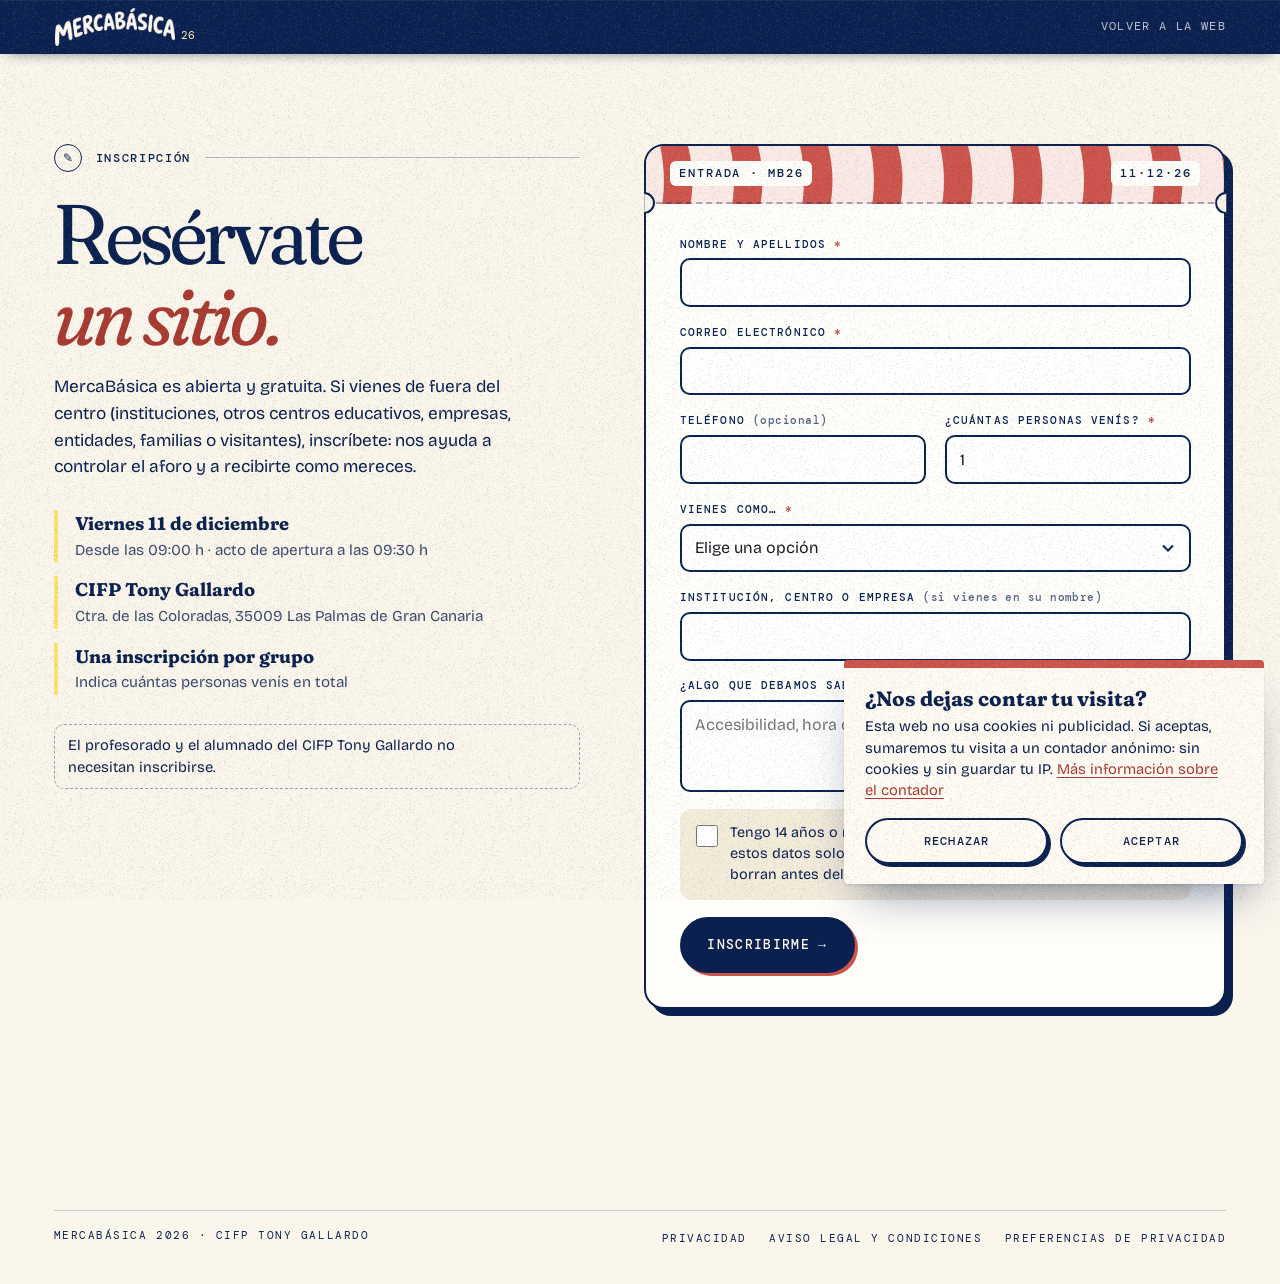
==== mercabasica/inscripcion.html @ 3ec37cdd "Inscripciones con control de aforo y panel privado - inscripcion.html: formulario (nombre, correo, t" ====
<!doctype html>
<html lang="es">
<head>
  <meta charset="utf-8">
  <meta name="viewport" content="width=device-width, initial-scale=1, viewport-fit=cover">
  <title>Inscripción · MercaBásica 2026 · 11 de diciembre</title>
  <meta name="description" content="Inscríbete en MercaBásica 2026, el mercado navideño del CIFP Tony Gallardo: viernes 11 de diciembre desde las 09:00 h. Instituciones, centros, empresas, familias y visitantes.">
  <meta name="theme-color" content="#0A2150">
  <meta name="robots" content="index, follow">
  <link rel="canonical" href="https://myappsserver.duckdns.org/mercabasica/inscripcion.html">
  <meta property="og:type" content="website">
  <meta property="og:site_name" content="MercaBásica 2026">
  <meta property="og:locale" content="es_ES">
  <meta property="og:title" content="Inscríbete en MercaBásica 2026">
  <meta property="og:description" content="Viernes 11 de diciembre desde las 09:00 h en el CIFP Tony Gallardo. Reserva tu sitio en un minuto.">
  <meta property="og:url" content="https://myappsserver.duckdns.org/mercabasica/inscripcion.html">
  <meta property="og:image" content="https://myappsserver.duckdns.org/mercabasica/assets/img/og-image.jpg">
  <meta name="twitter:card" content="summary_large_image">
  <link rel="icon" href="assets/favicon.svg" type="image/svg+xml">
  <link rel="icon" href="assets/icons/favicon-32.png" type="image/png" sizes="32x32">
  <link rel="apple-touch-icon" href="assets/icons/apple-touch-icon.png">
  <link rel="manifest" href="site.webmanifest">
  <link rel="stylesheet" href="assets/css/fonts.css?v=20261110a">
  <link rel="stylesheet" href="assets/css/styles.css?v=20261110a">
  <script src="assets/js/main.js?v=20261110a" defer></script>
</head>
<body>
  <a class="skip" href="#contenido">Saltar al contenido</a>
  <header class="beam">
    <a class="beam__brand" href="./" aria-label="MercaBásica 26, volver a la portada">
      <span class="beam__word" aria-hidden="true"></span><span class="beam__yr" aria-hidden="true">26</span>
    </a>
    <nav class="beam__nav beam__nav--always" aria-label="Navegación"><a href="./">Volver a la web</a></nav>
  </header>

  <main id="contenido" class="insc">
    <div class="wrap insc__grid">
      <div class="insc__intro">
        <header class="sec-head"><span class="sec-num">✎</span><span>Inscripción</span><span class="sec-rule"></span></header>
        <h1 class="insc__title">Resérvate <em>un sitio.</em></h1>
        <p class="insc__lead">MercaBásica es abierta y gratuita. Si vienes de fuera del centro (instituciones, otros centros educativos, empresas, entidades, familias o visitantes), inscríbete: nos ayuda a controlar el aforo y a recibirte como mereces.</p>
        <ul class="insc__facts">
          <li><b>Viernes 11 de diciembre</b><span>Desde las 09:00 h · acto de apertura a las 09:30 h</span></li>
          <li><b>CIFP Tony Gallardo</b><span>Ctra. de las Coloradas, 35009 Las Palmas de Gran Canaria</span></li>
          <li><b>Una inscripción por grupo</b><span>Indica cuántas personas venís en total</span></li>
        </ul>
        <p class="insc__note">El profesorado y el alumnado del CIFP Tony Gallardo no necesitan inscribirse.</p>
      </div>

      <div class="insc__ticket" data-insc>
        <div class="insc__stub" aria-hidden="true"><span>Entrada · MB26</span><span>11·12·26</span></div>

        <form class="insc__form" action="api/inscribir.php" method="post" novalidate data-insc-form>
          <p class="insc__closed" data-insc-closed hidden>Las inscripciones están cerradas o el aforo está completo. Si tienes dudas, escríbenos a <a href="mailto:secretaria-35015887@gobiernodecanarias.org">secretaria-35015887@gobiernodecanarias.org</a>.</p>
          <fieldset class="insc__fields" data-insc-fields>
            <legend class="sr-only">Tus datos</legend>
            <div class="fld">
              <label for="f-nombre">Nombre y apellidos <i>*</i></label>
              <input id="f-nombre" name="nombre" type="text" autocomplete="name" required minlength="3" maxlength="80" aria-describedby="e-nombre">
              <p class="fld__err" id="e-nombre" data-err="nombre"></p>
            </div>
            <div class="fld">
              <label for="f-email">Correo electrónico <i>*</i></label>
              <input id="f-email" name="email" type="email" autocomplete="email" inputmode="email" required maxlength="120" aria-describedby="e-email">
              <p class="fld__err" id="e-email" data-err="email"></p>
            </div>
            <div class="fld fld--half">
              <label for="f-telefono">Teléfono <span>(opcional)</span></label>
              <input id="f-telefono" name="telefono" type="tel" autocomplete="tel" inputmode="tel" maxlength="20" aria-describedby="e-telefono">
              <p class="fld__err" id="e-telefono" data-err="telefono"></p>
            </div>
            <div class="fld fld--half">
              <label for="f-personas">¿Cuántas personas venís? <i>*</i></label>
              <input id="f-personas" name="personas" type="number" min="1" max="20" value="1" required inputmode="numeric" aria-describedby="e-personas">
              <p class="fld__err" id="e-personas" data-err="personas"></p>
            </div>
            <div class="fld">
              <label for="f-tipo">Vienes como… <i>*</i></label>
              <select id="f-tipo" name="tipo" required aria-describedby="e-tipo">
                <option value="">Elige una opción</option>
                <option value="institucion">Institución o administración</option>
                <option value="centro">Centro educativo</option>
                <option value="empresa">Empresa o entidad</option>
                <option value="familia">Familia del alumnado</option>
                <option value="prensa">Medio de comunicación</option>
                <option value="particular">Particular</option>
              </select>
              <p class="fld__err" id="e-tipo" data-err="tipo"></p>
            </div>
            <div class="fld">
              <label for="f-entidad">Institución, centro o empresa <span data-entidad-hint>(si vienes en su nombre)</span></label>
              <input id="f-entidad" name="entidad" type="text" autocomplete="organization" maxlength="120" aria-describedby="e-entidad">
              <p class="fld__err" id="e-entidad" data-err="entidad"></p>
            </div>
            <div class="fld">
              <label for="f-comentario">¿Algo que debamos saber? <span>(opcional)</span></label>
              <textarea id="f-comentario" name="comentario" rows="3" maxlength="500" placeholder="Accesibilidad, hora de llegada, cargo…"></textarea>
            </div>
            <div class="fld fld--trap" aria-hidden="true">
              <label for="f-web">No rellenes este campo</label>
              <input id="f-web" name="web" type="text" tabindex="-1" autocomplete="off">
            </div>
            <div class="fld fld--check">
              <input id="f-acepto" name="acepto" type="checkbox" value="1" required aria-describedby="e-acepto">
              <label for="f-acepto">Tengo 14 años o más y acepto que el CIFP Tony Gallardo guarde estos datos solo para organizar el aforo de MercaBásica. Se borran antes del 31 de enero de 2027. <a href="politica-privacidad.html#inscripcion">Más información</a></label>
              <p class="fld__err" id="e-acepto" data-err="acepto"></p>
            </div>
            <p class="insc__msg" role="alert" data-insc-msg></p>
            <button class="btn btn--solid insc__send" type="submit" data-insc-send>Inscribirme <span aria-hidden="true">→</span></button>
          </fieldset>
        </form>

        <div class="insc__done" data-insc-done hidden tabindex="-1">
          <p class="insc__ok">¡Inscripción hecha!</p>
          <p class="insc__hi">Te esperamos, <b data-insc-name></b>.</p>
          <dl class="insc__pass">
            <div><dt>Código</dt><dd data-insc-code>MB26-0000</dd></div>
            <div><dt>Personas</dt><dd data-insc-people>1</dd></div>
            <div><dt>Cuándo</dt><dd>Vie 11·12 · 09:00 h</dd></div>
          </dl>
          <p class="insc__keep">Guarda este código (una captura de pantalla vale): te lo podemos pedir en la entrada.</p>
          <div class="insc__after">
            <button class="btn btn--solid" type="button" data-ics>Apúntalo en tu calendario</button>
            <a class="btn" href="./">Ver el programa</a>
          </div>
        </div>
      </div>
    </div>
  </main>

  <footer class="foot">
    <div class="wrap">
      <div class="foot__bar">
        <span>MercaBásica 2026 · CIFP Tony Gallardo</span>
        <nav class="foot__legal" aria-label="Información legal">
          <a href="politica-privacidad.html">Privacidad</a>
          <a href="terminos.html">Aviso legal y condiciones</a>
          <button type="button" class="foot__prefs" data-consent-open>Preferencias de privacidad</button>
        </nav>
      </div>
    </div>
  </footer>

  <section class="consent" role="dialog" aria-labelledby="consent-t" aria-describedby="consent-d" hidden data-consent>
    <p class="consent__t" id="consent-t">¿Nos dejas contar tu visita?</p>
    <p class="consent__d" id="consent-d">Esta web no usa cookies ni publicidad. Si aceptas, sumaremos tu visita a un contador anónimo: sin cookies y sin guardar tu IP. <a href="politica-privacidad.html#estadisticas">Más información sobre el contador</a></p>
    <div class="consent__btns">
      <button class="btn" type="button" data-consent-no>Rechazar</button>
      <button class="btn" type="button" data-consent-yes>Aceptar</button>
    </div>
  </section>
</body>
</html>
---- mercabasica/assets/css/fonts.css ----
/* Fuentes alojadas en el propio servidor (subconjunto latin, licencia OFL). Sin peticiones a Google. */
@font-face {
  font-family: 'Bricolage Grotesque';
  font-style: normal;
  font-weight: 400 700;
  font-stretch: 100%;
  font-display: swap;
  src: url(../fonts/BricolageGrotesque-normal-400-700.woff2) format('woff2');
  unicode-range: U+0000-00FF, U+0131, U+0152-0153, U+02BB-02BC, U+02C6, U+02DA, U+02DC, U+0304, U+0308, U+0329, U+2000-206F, U+20AC, U+2122, U+2191, U+2193, U+2212, U+2215, U+FEFF, U+FFFD;
}
@font-face {
  font-family: 'Caveat';
  font-style: normal;
  font-weight: 500 700;
  font-display: swap;
  src: url(../fonts/Caveat-normal-500-700.woff2) format('woff2');
  unicode-range: U+0000-00FF, U+0131, U+0152-0153, U+02BB-02BC, U+02C6, U+02DA, U+02DC, U+0304, U+0308, U+0329, U+2000-206F, U+20AC, U+2122, U+2191, U+2193, U+2212, U+2215, U+FEFF, U+FFFD;
}
@font-face {
  font-family: 'DM Mono';
  font-style: normal;
  font-weight: 400;
  font-display: swap;
  src: url(../fonts/DMMono-normal-400.woff2) format('woff2');
  unicode-range: U+0000-00FF, U+0131, U+0152-0153, U+02BB-02BC, U+02C6, U+02DA, U+02DC, U+0304, U+0308, U+0329, U+2000-206F, U+20AC, U+2122, U+2191, U+2193, U+2212, U+2215, U+FEFF, U+FFFD;
}
@font-face {
  font-family: 'DM Mono';
  font-style: normal;
  font-weight: 500;
  font-display: swap;
  src: url(../fonts/DMMono-normal-500.woff2) format('woff2');
  unicode-range: U+0000-00FF, U+0131, U+0152-0153, U+02BB-02BC, U+02C6, U+02DA, U+02DC, U+0304, U+0308, U+0329, U+2000-206F, U+20AC, U+2122, U+2191, U+2193, U+2212, U+2215, U+FEFF, U+FFFD;
}
@font-face {
  font-family: 'Fraunces';
  font-style: italic;
  font-weight: 300 900;
  font-display: swap;
  src: url(../fonts/Fraunces-italic-300-900.woff2) format('woff2');
  unicode-range: U+0000-00FF, U+0131, U+0152-0153, U+02BB-02BC, U+02C6, U+02DA, U+02DC, U+0304, U+0308, U+0329, U+2000-206F, U+20AC, U+2122, U+2191, U+2193, U+2212, U+2215, U+FEFF, U+FFFD;
}
@font-face {
  font-family: 'Fraunces';
  font-style: normal;
  font-weight: 300 900;
  font-display: swap;
  src: url(../fonts/Fraunces-normal-300-900.woff2) format('woff2');
  unicode-range: U+0000-00FF, U+0131, U+0152-0153, U+02BB-02BC, U+02C6, U+02DA, U+02DC, U+0304, U+0308, U+0329, U+2000-206F, U+20AC, U+2122, U+2191, U+2193, U+2212, U+2215, U+FEFF, U+FFFD;
}
---- mercabasica/assets/css/styles.css ----
/* ==========================================================================
   MercaBásica 2026 · CIFP Tony Gallardo
   Dirección de arte: papelería de mercado (toldos, tiques, sellos, etiquetas)
   + el programa del acto.
   ========================================================================== */

:root {
  /* Paleta tomada de los carteles oficiales */
  --paper: #FBF6EC;
  --paper-2: #F4ECDB;
  --cream: #FFFBF3;
  --butter: #FCECB4;
  --marker: #FBE36F;
  --tomato: #CC544C;
  --tomato-d: #A63A31;
  --blush: #EFDBD9;
  --navy: #0A2150;
  --navy-2: #13306B;
  --azul: #0B74C4;
  --holly: #2F6A4F;
  --pink: #C94B6D;
  --mustard: #D99A2B;
  --night: #060A17;
  --glow: #FFD27A;
  --ink: #1D1D24;

  --f-serif: "Fraunces", "Iowan Old Style", Georgia, serif;
  --f-sans: "Bricolage Grotesque", ui-sans-serif, system-ui, sans-serif;
  --f-mono: "DM Mono", ui-monospace, "SFMono-Regular", Menlo, monospace;
  --f-hand: "Caveat", "Segoe Print", cursive;

  --beam: 54px;
  --gutter: clamp(16px, 4.2vw, 64px);
  --ease: cubic-bezier(.2, .7, .2, 1);
  --ease-out: cubic-bezier(.16, 1, .3, 1);

  --step--1: clamp(.82rem, .78rem + .2vw, .92rem);
  --step-0: clamp(1rem, .96rem + .22vw, 1.13rem);
  --step-1: clamp(1.2rem, 1.06rem + .6vw, 1.55rem);
  --step-2: clamp(1.5rem, 1.2rem + 1.3vw, 2.3rem);
  --step-3: clamp(2rem, 1.4rem + 2.6vw, 3.8rem);
  --step-4: clamp(2.6rem, 1.6rem + 4.6vw, 6.2rem);
  --step-5: clamp(3.4rem, 1.8rem + 7.6vw, 9.6rem);

  --stripes-butter: url("data:image/svg+xml,%3Csvg xmlns='http://www.w3.org/2000/svg' width='100' height='200'%3E%3Cpath d='M20 0C27.6 33 27.6 67 20 100C12.4 133 12.4 167 20 200L60 200C51.4 167 51.4 133 60 100C68.6 67 68.6 33 60 0Z' fill='%23FFFDF6'/%3E%3C/svg%3E");
  --stripes-tomato: url("data:image/svg+xml,%3Csvg xmlns='http://www.w3.org/2000/svg' width='100' height='200'%3E%3Cpath d='M20 0C27.6 33 27.6 67 20 100C12.4 133 12.4 167 20 200L60 200C51.4 167 51.4 133 60 100C68.6 67 68.6 33 60 0Z' fill='%23CC544C'/%3E%3C/svg%3E");
}

/* ---------- Base ---------- */
*, *::before, *::after { box-sizing: border-box; }
html { -webkit-text-size-adjust: 100%; scroll-behavior: smooth; scroll-padding-top: calc(var(--beam) + 8px); }
body {
  margin: 0;
  background: var(--paper);
  color: var(--navy);
  font-family: var(--f-sans);
  font-size: var(--step-0);
  line-height: 1.55;
  font-optical-sizing: auto;
  -webkit-font-smoothing: antialiased;
  text-rendering: optimizeLegibility;
}
/* grano de papel */
body::after {
  content: ""; position: fixed; inset: 0; z-index: 90; pointer-events: none;
  background: url("../img/grain.png"); opacity: .55;
}
main, footer { overflow-x: clip; }
img, svg { max-width: 100%; }
img { display: block; height: auto; }
a { color: inherit; }
p { margin: 0 0 1em; }
::selection { background: var(--marker); color: var(--navy); }
:focus-visible { outline: 2px dashed currentColor; outline-offset: 4px; border-radius: 4px; }
button { font: inherit; color: inherit; }
.defs { position: absolute; width: 0; height: 0; overflow: hidden; }
.wrap { width: min(1320px, 100% - 2 * var(--gutter)); margin-inline: auto; }

.skip {
  position: fixed; top: 8px; left: 8px; z-index: 200; padding: .6rem 1rem;
  background: var(--marker); color: var(--navy); font-family: var(--f-mono); font-size: .8rem;
  transform: translateY(-150%); transition: transform .2s;
}
.skip:focus { transform: none; }

em { font-style: italic; }
h1, h2, h3, blockquote, .thanks__pre, .thanks__last { text-wrap: balance; }
p { text-wrap: pretty; }
.hand-note { font-family: var(--f-hand); font-weight: 600; font-size: 1.5rem; line-height: 1.1; color: var(--tomato); }

/* Cabecera de sección: número en círculo, etiqueta, filete */
.sec-head {
  display: flex; align-items: center; gap: .85rem; margin: 0;
  font-family: var(--f-mono); font-size: .74rem; font-weight: 500; letter-spacing: .14em; text-transform: uppercase;
}
.sec-num {
  display: inline-grid; place-items: center; flex: none;
  width: 2.4em; height: 2.4em; border: 1.5px solid currentColor; border-radius: 50%;
  letter-spacing: 0;
}
.sec-rule { flex: 1; height: 1px; background: currentColor; opacity: .3; min-width: 1.5rem; }
.sec-aside { opacity: .65; }
.sec-head--center { justify-content: center; }

/* Revelados al hacer scroll (solo con JS) */
.js [data-reveal] { opacity: 0; transform: translateY(26px); transition: opacity .9s var(--ease), transform 1s var(--ease); }
.js [data-reveal].is-in { opacity: 1; transform: none; }

/* ==========================================================================
   Barra del puesto (navegación)
   ========================================================================== */
.beam {
  position: fixed; inset: 0 0 auto 0; z-index: 60; height: var(--beam);
  display: flex; align-items: center; gap: clamp(1rem, 2.4vw, 2.2rem);
  padding: 0 var(--gutter);
  background: var(--navy); color: var(--cream);
  box-shadow: 0 1px 0 rgba(255, 255, 255, .06) inset, 0 6px 14px -8px rgba(6, 10, 23, .6);
}
.beam__brand { display: flex; align-items: flex-end; gap: .35rem; text-decoration: none; }
.beam__word {
  display: block; width: 122px; aspect-ratio: 1209 / 382; background: var(--cream);
  -webkit-mask: url("../img/wordmark-mask.webp") center / contain no-repeat;
  mask: url("../img/wordmark-mask.webp") center / contain no-repeat;
}
.beam__yr { font-family: var(--f-mono); font-size: .7rem; color: var(--butter); transform: translateY(-2px); }
.beam__nav { display: flex; gap: clamp(.9rem, 1.8vw, 1.7rem); margin-left: auto; font-family: var(--f-mono); font-size: .72rem; letter-spacing: .12em; text-transform: uppercase; }
.beam__nav a { position: relative; text-decoration: none; opacity: .74; padding: .4rem 0; transition: opacity .2s; }
.beam__nav a::after { content: ""; position: absolute; left: 0; right: 0; bottom: 0; height: 2px; background: var(--butter); transform: scaleX(0); transform-origin: left; transition: transform .35s var(--ease); }
.beam__nav a:hover, .beam__nav a[aria-current="true"] { opacity: 1; }
.beam__nav a:hover::after, .beam__nav a[aria-current="true"]::after { transform: scaleX(1); }
.beam__lights { display: flex; align-items: center; gap: .6rem; text-decoration: none; color: rgba(255, 251, 243, .55); }
.beam__lights svg { width: 76px; height: auto; overflow: visible; }
.beam__date { font-family: var(--f-mono); font-size: .72rem; letter-spacing: .1em; color: var(--butter); }
.beam__menu { display: none; margin-left: auto; align-items: center; gap: .6rem; background: none; border: 0; cursor: pointer; font-family: var(--f-mono); font-size: .72rem; letter-spacing: .14em; text-transform: uppercase; padding: .5rem 0; }
.beam__burger { position: relative; width: 22px; height: 10px; border-top: 2px solid currentColor; border-bottom: 2px solid currentColor; transition: transform .3s; }
.beam__menu[aria-expanded="true"] .beam__burger { transform: rotate(90deg); }

.menu {
  position: fixed; inset: var(--beam) 0 0 0; z-index: 55; overflow: auto;
  display: flex; flex-direction: column; justify-content: center; gap: .2rem;
  padding: 2rem var(--gutter);
  background: var(--butter) var(--stripes-butter) 0 0 / 120px 240px;
}
.menu[hidden] { display: none; }
.menu a { display: flex; align-items: baseline; gap: 1rem; font-family: var(--f-serif); font-weight: 600; font-size: clamp(2.2rem, 9vw, 3.6rem); line-height: 1.12; letter-spacing: -.02em; text-decoration: none; color: var(--navy); }
.menu a small { font-family: var(--f-mono); font-size: .8rem; font-weight: 400; letter-spacing: .1em; color: var(--tomato); }
.menu__foot { margin-top: 2rem; font-family: var(--f-mono); font-size: .75rem; letter-spacing: .1em; text-transform: uppercase; }

@media (max-width: 1080px) {
  .beam__nav { display: none; }
  .beam__menu { display: inline-flex; }
  .beam__lights { margin-left: auto; }
  .beam__menu { margin-left: 0; }
}
@media (max-width: 420px) { .beam__date { display: none; } }

/* ==========================================================================
   Toldos (SVG generado por JS)
   ========================================================================== */
.awning { position: relative; }
.awning svg { position: absolute; inset: 0; display: block; width: 100%; height: 100%; overflow: visible; filter: drop-shadow(0 10px 9px rgba(10, 33, 80, .16)); }
.awning .tab { transform-box: fill-box; transform-origin: 50% 0; }
[data-sway] .tab { animation: flutter 5.5s ease-in-out infinite; animation-delay: calc(var(--i) * -.21s); }
@keyframes flutter { 0%, 100% { transform: skewX(-3deg); } 50% { transform: skewX(3deg); } }

/* ==========================================================================
   Portada
   ========================================================================== */
.hero {
  position: relative; min-height: 100vh; min-height: 100svh;
  display: flex; flex-direction: column; padding-top: var(--beam);
  background: var(--paper);
}
.hero__awning { height: clamp(104px, 19vh, 196px); z-index: 4; margin-top: -1px; }

.hero__meta {
  display: flex; justify-content: space-between; gap: .4rem 1.4rem; flex-wrap: wrap;
  padding: clamp(14px, 2.6vh, 30px) var(--gutter) 0;
  font-family: var(--f-mono); font-size: .7rem; letter-spacing: .14em; text-transform: uppercase; color: rgba(10, 33, 80, .72);
}
.hero__meta span { display: flex; align-items: center; gap: .6rem; }
.hero__meta-mid::before, .hero__meta-mid::after { content: "✶"; color: var(--tomato); letter-spacing: 0; }

.hero__main {
  flex: 1; display: grid; grid-template-columns: minmax(0, 1fr) clamp(250px, 23vw, 310px);
  align-items: center; gap: clamp(20px, 3.5vw, 64px);
  padding: clamp(10px, 2.4vh, 30px) var(--gutter) clamp(44px, 7vh, 80px);
}
.hero__left { min-width: 0; }
.hero__title { position: relative; z-index: 2; margin: 0; font-weight: 400; }
.hero__word {
  width: 100%; max-width: 1000px; margin-left: clamp(-6px, -.4vw, 0px);
  -webkit-mask-image: linear-gradient(100deg, #000 44%, transparent 56%);
  mask-image: linear-gradient(100deg, #000 44%, transparent 56%);
  -webkit-mask-size: 270% 100%; mask-size: 270% 100%;
  -webkit-mask-repeat: no-repeat; mask-repeat: no-repeat;
  animation: paint 1.7s .2s cubic-bezier(.65, .05, .3, 1) both;
}
@keyframes paint { from { -webkit-mask-position: 100% 0; mask-position: 100% 0; } to { -webkit-mask-position: 0 0; mask-position: 0 0; } }

.hero__sub {
  display: flex; align-items: center; flex-wrap: wrap; gap: clamp(10px, 3vw, 46px);
  margin-top: calc(-1 * clamp(8px, 2.4vw, 40px));
  padding-left: clamp(24px, 14%, 220px);
}
.hero__year { width: clamp(124px, 19vw, 290px); transform: rotate(-3deg); animation: stamp .75s 1.25s cubic-bezier(.2, 1.5, .4, 1) both; }
@keyframes stamp { from { opacity: 0; transform: rotate(-14deg) scale(1.5); } to { opacity: 1; transform: rotate(-3deg) scale(1); } }
.hero__date { position: relative; display: block; width: clamp(170px, 25vw, 370px); padding: .5em .4em; transform: rotate(-1.5deg); }
.hero__date img { position: relative; width: 100%; animation: fade .5s 2.05s both; }
.hero__marker { position: absolute; inset: 0; width: 100%; height: 100%; opacity: .92; transform-origin: left center; animation: swipe .55s 1.75s cubic-bezier(.7, 0, .3, 1) both; }
@keyframes swipe { from { transform: scaleX(0); } to { transform: scaleX(1); } }
@keyframes fade { from { opacity: 0; } to { opacity: 1; } }

.hero__foot {
  display: flex; align-items: center; gap: clamp(1.4rem, 4vw, 4rem);
  margin-top: clamp(22px, 4.5vh, 52px);
}
.hero__lead { grid-area: lead; max-width: 36ch; margin: 0; font-family: var(--f-serif); font-size: var(--step-1); line-height: 1.32; font-variation-settings: "SOFT" 50; animation: fade .8s 2.2s both; }
.hero__lead em { color: var(--tomato); font-variation-settings: "SOFT" 100, "WONK" 1; }

/* Hoja de calendario de taco: "faltan X días" */
.calendar {
  position: relative; flex: none; width: 128px; padding-bottom: 1rem; text-align: center;
  background: #FFFDF6; rotate: 3deg;
  box-shadow: 0 1px 1px rgba(10, 33, 80, .08), 0 18px 26px -18px rgba(10, 33, 80, .55);
  -webkit-mask: linear-gradient(#000 0 0) top / 100% calc(100% - 7px) no-repeat, conic-gradient(from -45deg at 50% 100%, #000 90deg, transparent 0) bottom / 12px 7px repeat-x;
  mask: linear-gradient(#000 0 0) top / 100% calc(100% - 7px) no-repeat, conic-gradient(from -45deg at 50% 100%, #000 90deg, transparent 0) bottom / 12px 7px repeat-x;
  animation: fade .8s 2.35s both;
}
.calendar p { margin: 0; }
.calendar__top { position: relative; padding: 1.05rem 0 .4rem; background: var(--tomato); color: var(--cream); font-family: var(--f-mono); font-size: .64rem; letter-spacing: .2em; text-transform: uppercase; }
.calendar__top::before, .calendar__top::after { content: ""; position: absolute; top: 5px; width: 9px; height: 9px; border-radius: 50%; background: var(--paper); box-shadow: inset 0 1px 2px rgba(0, 0, 0, .35); }
.calendar__top::before { left: 28%; }
.calendar__top::after { right: 28%; }
.calendar__num { padding-top: .35rem; font-family: var(--f-serif); font-weight: 800; font-size: 4.2rem; line-height: 1; letter-spacing: -.05em; color: var(--navy); font-variation-settings: "SOFT" 100; }
.calendar__unit { margin-top: -.1rem !important; font-family: var(--f-hand); font-weight: 700; font-size: 1.6rem; line-height: 1; color: var(--tomato); }
.calendar__for { margin-top: .45rem !important; padding: .4rem .5rem 0; border-top: 1px dashed rgba(10, 33, 80, .3); font-family: var(--f-mono); font-size: .54rem; letter-spacing: .1em; text-transform: uppercase; opacity: .75; }

/* Display de siete segmentos de la máquina de turnos */
.seg { display: flex; gap: 3px; }
.seg svg { width: clamp(17px, 1.9vw, 27px); height: auto; overflow: visible; filter: drop-shadow(0 0 3px rgba(255, 75, 58, .7)); }
.seg .on { fill: #ff4b3a; }
.seg .off { fill: rgba(255, 75, 58, .085); }

/* Máquina de turnos en la portada */
.machine--hero { justify-self: center; align-self: center; animation: drop .9s 1.5s cubic-bezier(.2, 1.3, .4, 1) both; }
.machine--hero .machine__body { width: 100%; }
.machine--hero .machine__ticket { width: 76%; }
.machine--hero .machine__note { position: static; width: auto; margin: .9rem 0 0; text-align: center; rotate: -3deg; }
@keyframes drop { from { opacity: 0; transform: translateY(-40px) rotate(-3deg); } to { opacity: 1; transform: none; } }

.hero__cue {
  position: absolute; left: 50%; bottom: 14px; transform: translateX(-50%);
  display: flex; flex-direction: column; align-items: center; gap: .3rem;
  font-family: var(--f-mono); font-size: .62rem; letter-spacing: .18em; text-transform: uppercase; text-decoration: none; opacity: .6;
}
.hero__cue i { width: 1px; height: 26px; background: currentColor; transform-origin: top; animation: drip 2.2s ease-in-out infinite; }
@keyframes drip { 0% { transform: scaleY(0); } 50% { transform: scaleY(1); transform-origin: top; } 51% { transform-origin: bottom; } 100% { transform: scaleY(0); transform-origin: bottom; } }

@media (max-width: 900px) {
  .hero__meta-mid { display: none !important; }
  .hero__main { grid-template-columns: 1fr; gap: 2.4rem; }
  .hero__word { margin-left: 0; }
  .hero__sub { padding-left: 4vw; }
  .machine--hero { width: min(100%, 300px); }
  .hero__cue { display: none; }
}
@media (max-width: 560px) {
  .hero__sub { padding-left: 0; justify-content: space-between; gap: 6px; }
  .hero__year { width: 36vw; }
  .hero__date { width: 52vw; padding: .45em .3em; }
  .hero__foot { gap: 1rem; align-items: flex-start; }
  .calendar { width: 104px; }
  .calendar__num { font-size: 3.4rem; }
}

/* ==========================================================================
   01 · Qué es
   ========================================================================== */
.about { position: relative; padding: clamp(120px, 14vw, 190px) 0 clamp(90px, 11vw, 150px); }
.bunting { position: absolute; top: 0; left: 0; right: 0; height: clamp(70px, 9vw, 110px); }
.bunting svg { display: block; width: 100%; height: 100%; overflow: visible; }
.bunting .flag { transform-box: fill-box; transform-origin: 50% 0; animation: flag 4.8s ease-in-out infinite; animation-delay: calc(var(--i) * -.37s); }
@keyframes flag { 0%, 100% { transform: rotate(-3deg); } 50% { transform: rotate(3deg); } }

.about__title {
  max-width: 17ch; margin: 2.2rem 0 clamp(40px, 6vw, 84px);
  font-family: var(--f-serif); font-weight: 400; font-size: var(--step-4); line-height: .98; letter-spacing: -.032em;
  font-variation-settings: "SOFT" 60;
}
.about__title em { color: var(--tomato); font-variation-settings: "SOFT" 100, "WONK" 1; }

.about__grid { display: grid; grid-template-columns: repeat(12, minmax(0, 1fr)); gap: clamp(24px, 3vw, 48px); align-items: start; }
.about__text { grid-column: 1 / span 6; font-size: clamp(1.02rem, .96rem + .3vw, 1.18rem); }
.dropcap::first-letter { float: left; margin: .02em .12em 0 0; font-family: var(--f-serif); font-weight: 800; font-size: 4.4em; line-height: .78; color: var(--tomato); font-variation-settings: "SOFT" 100; }
.about__quote { margin: 2.2rem 0 0; padding: .2rem 0 .2rem 1.3rem; border-left: 3px solid var(--tomato); font-family: var(--f-serif); font-style: italic; font-size: var(--step-2); line-height: 1.16; font-variation-settings: "SOFT" 100, "WONK" 1; }

/* Libreta: lista de la compra */
.notepad {
  position: relative; grid-column: 8 / span 5; margin-top: 1rem;
  padding: 1.7rem 1.6rem 2rem 3.6rem;
  background:
    linear-gradient(90deg, transparent 2.55rem, #E8A4A0 2.55rem, #E8A4A0 calc(2.55rem + 1.5px), transparent calc(2.55rem + 1.5px)),
    repeating-linear-gradient(transparent 0 35px, #CBD8E8 35px 36px) 0 4.6rem / 100% calc(100% - 4.6rem) no-repeat,
    #FFFDF7;
  box-shadow: 0 1px 1px rgba(10, 33, 80, .06), 0 26px 44px -26px rgba(10, 33, 80, .45);
  rotate: 1.6deg;
}
.tape {
  position: absolute; top: -14px; left: 50%; width: 112px; height: 30px; translate: -50% 0; rotate: -3deg;
  background: rgba(251, 227, 111, .62); mix-blend-mode: multiply;
  clip-path: polygon(0 10%, 5% 0, 30% 6%, 60% 0, 96% 5%, 100% 0, 98% 50%, 100% 100%, 70% 94%, 40% 100%, 3% 95%, 0 100%, 2% 50%);
}
.notepad__title { margin: 0 0 1rem; font-family: var(--f-hand); font-weight: 700; font-size: 2.3rem; line-height: 1; color: var(--tomato); }
.notepad__list { margin: 0; padding: 0; list-style: none; font-family: var(--f-hand); font-weight: 500; font-size: 1.62rem; line-height: 36px; color: var(--navy-2); }
.notepad__list li { position: relative; }
.notepad__list svg { position: absolute; left: -2.6rem; top: 7px; width: 22px; height: 19px; overflow: visible; }
.notepad__list svg path { fill: none; stroke: var(--tomato); stroke-width: 3; stroke-linecap: round; stroke-linejoin: round; stroke-dasharray: 1; stroke-dashoffset: 1; transition: stroke-dashoffset .45s ease calc(.3s + var(--i) * .28s); }
.notepad__list span { background: linear-gradient(var(--tomato), var(--tomato)) 0 58% / 0 1.5px no-repeat; transition: background-size .5s ease calc(.5s + var(--i) * .28s); }
.notepad.is-in .notepad__list svg path { stroke-dashoffset: 0; }
.notepad.is-in .notepad__list li:not(.notepad__last) span { background-size: 100% 1.5px; }
.notepad__last span { color: var(--tomato); }

.about__row { display: grid; grid-template-columns: repeat(12, minmax(0, 1fr)); gap: clamp(24px, 3vw, 48px); align-items: center; margin-top: clamp(70px, 9vw, 130px); }
.postcard { position: relative; grid-column: 1 / span 7; margin: 0; padding: 14px 14px 58px; background: #FFFDF6; rotate: -2.2deg; box-shadow: 0 1px 1px rgba(10, 33, 80, .06), 0 30px 54px -30px rgba(10, 33, 80, .5); }
.postcard img { width: 100%; background: #EFDBD9; }
.postcard figcaption { position: absolute; left: 20px; bottom: 14px; font-family: var(--f-hand); font-weight: 600; font-size: 1.6rem; color: var(--navy-2); }
.postmark { position: absolute; right: -2%; top: -9%; width: clamp(170px, 20vw, 250px); color: var(--navy); opacity: .82; rotate: 9deg; overflow: visible; }

.stamps { grid-column: 9 / span 4; display: grid; grid-template-columns: repeat(2, minmax(0, 1fr)); gap: clamp(12px, 2vw, 26px); }
.stamp { color: var(--c); aspect-ratio: 1; }
.stamp svg { width: 100%; height: 100%; overflow: visible; rotate: var(--r); transition: scale .3s var(--ease); }
.stamp:hover svg { scale: 1.06; }
.js .stamps .stamp svg { opacity: 0; scale: 1.5; transition: opacity .25s ease calc(var(--i) * .22s), scale .45s cubic-bezier(.3, 1.6, .5, 1) calc(var(--i) * .22s); }
.js .stamps.is-in .stamp svg { opacity: .9; scale: 1; }
.js .stamps[data-reveal] { opacity: 1; transform: none; }

.turns { margin-top: clamp(80px, 10vw, 150px); }
.turns__title { margin: 0; font-family: var(--f-serif); font-weight: 400; font-size: var(--step-3); line-height: 1; letter-spacing: -.025em; }
.turns__title em { color: var(--azul); font-variation-settings: "SOFT" 100, "WONK" 1; }
.turns__list { display: grid; grid-template-columns: repeat(3, minmax(0, 1fr)); gap: clamp(14px, 2.2vw, 30px); margin: clamp(28px, 4vw, 48px) 0 0; padding: 0; list-style: none; }
.js .turns__list[data-reveal] { opacity: 1; transform: none; }
.ticket {
  --notch: 11px;
  position: relative; padding: 1.3rem 1.5rem 1.6rem; background: #FFFDF6;
  border-top: 12px solid var(--tomato);
  -webkit-mask: radial-gradient(circle var(--notch) at 0 56%, transparent 98%, #000) left / 51% 100% no-repeat, radial-gradient(circle var(--notch) at 100% 56%, transparent 98%, #000) right / 51% 100% no-repeat;
  mask: radial-gradient(circle var(--notch) at 0 56%, transparent 98%, #000) left / 51% 100% no-repeat, radial-gradient(circle var(--notch) at 100% 56%, transparent 98%, #000) right / 51% 100% no-repeat;
}
.js .ticket { opacity: 0; translate: 0 30px; transition: opacity .6s ease calc(var(--i) * .15s), translate .8s var(--ease) calc(var(--i) * .15s); }
.js .turns__list.is-in .ticket { opacity: 1; translate: 0 0; }
.ticket p { margin: 0; }
.ticket__head { display: flex; justify-content: space-between; font-family: var(--f-mono); font-size: .68rem; letter-spacing: .16em; text-transform: uppercase; }
.ticket__num { margin: .3rem 0 .8rem !important; padding-bottom: .8rem; border-bottom: 1.5px dashed rgba(10, 33, 80, .35); font-family: var(--f-serif); font-weight: 800; font-size: clamp(4rem, 3rem + 4vw, 7.4rem); line-height: .86; letter-spacing: -.05em; color: var(--tomato); font-variation-settings: "SOFT" 100; }
.ticket__txt { font-size: .98rem; line-height: 1.45; }
.ticket--now { background: var(--butter); border-top-color: var(--azul); }
.ticket--now .ticket__num { color: var(--azul); }
.ticket__note { position: absolute; right: 1.2rem; top: 2.6rem; font-family: var(--f-hand); font-weight: 700; font-size: 1.7rem; color: var(--tomato); rotate: -8deg; }

@media (max-width: 900px) {
  .about__text, .notepad { grid-column: 1 / -1; }
  .notepad { margin: 1.5rem .4rem 0; }
  .postcard { grid-column: 1 / -1; }
  .stamps { grid-column: 1 / -1; grid-template-columns: repeat(4, minmax(0, 1fr)); margin-top: 1.4rem; }
  .turns__list { grid-template-columns: 1fr; max-width: 440px; }
}
@media (max-width: 520px) {
  .stamps { grid-template-columns: repeat(2, minmax(0, 1fr)); padding: 0 8%; }
  .postmark { width: 150px; top: -12%; }
}

/* ==========================================================================
   02 · Programa (tique)
   ========================================================================== */
.program { position: relative; padding: clamp(100px, 12vw, 170px) 0; background: var(--butter) var(--stripes-butter) 0 0 / 120px 240px; }
.program__grid { display: grid; grid-template-columns: minmax(0, 1fr) minmax(0, 500px); gap: clamp(36px, 7vw, 120px); align-items: start; }
.program__intro { position: sticky; top: calc(var(--beam) + 48px); }
.program__title { margin: 1.8rem 0 1.4rem; font-family: var(--f-serif); font-weight: 800; font-size: var(--step-5); line-height: .84; letter-spacing: -.05em; font-variation-settings: "SOFT" 100; }
.program__title em { display: block; font-weight: 400; color: var(--azul); font-variation-settings: "SOFT" 100, "WONK" 1; }
.program__small { margin-top: 0; font-family: var(--f-mono); font-size: .7rem; letter-spacing: .12em; text-transform: uppercase; opacity: .7; }

.printer { position: relative; padding-top: 24px; }
.printer__slot { position: absolute; top: 0; left: -20px; right: -20px; z-index: 2; height: 34px; border-radius: 12px; background: linear-gradient(#34363f, #15161b); box-shadow: inset 0 2px 0 rgba(255, 255, 255, .09), 0 14px 20px -10px rgba(0, 0, 0, .55); }
.printer__slot span { position: absolute; left: 16px; right: 16px; bottom: 9px; height: 5px; border-radius: 3px; background: #050507; }
.printer__paper { position: relative; overflow: hidden; padding: 0 6px 36px; filter: drop-shadow(0 18px 18px rgba(80, 60, 10, .2)); }
.receipt {
  position: relative; padding: 2.4rem clamp(18px, 3vw, 34px) 2.8rem;
  background: #FFFEFA; color: var(--ink);
  font-family: var(--f-mono); font-size: clamp(.76rem, .7rem + .26vw, .9rem); line-height: 1.5;
  -webkit-mask: linear-gradient(#000 0 0) top / 100% calc(100% - 10px) no-repeat, conic-gradient(from -45deg at 50% 100%, #000 90deg, transparent 0) bottom / 18px 10px repeat-x;
  mask: linear-gradient(#000 0 0) top / 100% calc(100% - 10px) no-repeat, conic-gradient(from -45deg at 50% 100%, #000 90deg, transparent 0) bottom / 18px 10px repeat-x;
}
.js .receipt { transform: translateY(-101%); transition: transform 3.4s steps(30, end); }
.js .printer.is-printed .receipt { transform: none; }
.receipt p { margin: 0; }
.r-head { text-align: center; }
.r-head p { margin-top: .5rem; }
.r-word {
  display: block; width: 76%; margin: 0 auto .7rem; aspect-ratio: 1209 / 382; background: var(--ink);
  -webkit-mask: url("../img/wordmark-mask.webp") center / contain no-repeat; mask: url("../img/wordmark-mask.webp") center / contain no-repeat;
}
.r-row { display: flex; justify-content: space-between; gap: 1rem; }
.r-head .r-row { margin-top: .9rem; }
.r-cols { justify-content: flex-start; gap: 1.6em; font-weight: 500; }
.r-rule { margin: .8rem 0; border: 0; border-top: 1.5px dashed var(--ink); opacity: .75; }
.r-rule--double { border-top: 4px double var(--ink); }
.r-list { margin: 0; padding: 0; list-style: none; }
.r-item { position: relative; display: grid; grid-template-columns: 4.1em 1fr; gap: .6em; padding: .34em 0; }
.r-item time { font-weight: 500; }
.r-item small { display: block; font-size: .88em; opacity: .6; }
.r-item--star { font-weight: 500; }
.r-circle { position: absolute; left: -12px; right: -16px; top: -4px; bottom: -6px; width: calc(100% + 28px); height: calc(100% + 10px); overflow: visible; pointer-events: none; }
.r-circle path { fill: none; stroke: var(--tomato); stroke-width: 2.6; stroke-linecap: round; stroke-dasharray: 1; stroke-dashoffset: 1; transition: stroke-dashoffset .9s ease 3.6s; }
.is-printed .r-circle path { stroke-dashoffset: 0; }
.r-total { font-size: 1.15em; font-weight: 500; }
.r-thanks { margin-top: 1.3rem !important; text-align: center; letter-spacing: .14em; text-transform: uppercase; }
.r-thanks span { opacity: .6; font-size: .9em; }
.r-barcode { display: block; width: 78%; height: 54px; margin: 1.1rem auto .35rem; }
.r-code { text-align: center; font-size: .8em; letter-spacing: .3em; }

.program__note { position: absolute; right: calc(100% + 8px); display: flex; flex-direction: column; align-items: flex-end; width: 160px; text-align: right; rotate: -5deg; opacity: 0; transition: opacity .5s ease 4.2s; }
.program__note svg { width: 72px; height: 36px; order: 2; overflow: visible; margin-right: -26px; }
.program__note path { fill: none; stroke: var(--tomato); stroke-width: 2.4; stroke-linecap: round; stroke-linejoin: round; }
.is-printed .program__note { opacity: 1; }

@media (max-width: 1180px) { .program__note { display: none; } }
@media (max-width: 860px) {
  .program__grid { grid-template-columns: 1fr; }
  .program__intro { position: static; }
  .printer { max-width: 500px; width: 100%; justify-self: center; margin-top: 1rem; }
  .printer__slot { left: -8px; right: -8px; }
}

/* ==========================================================================
   03 · Recorrido (mapa jugable con pasaporte)
   ========================================================================== */
.ruta { position: relative; padding: clamp(90px, 12vw, 150px) 0 clamp(70px, 9vw, 110px); background: var(--paper); }
.ruta__head { display: grid; grid-template-columns: minmax(0, 1.1fr) minmax(0, .9fr); gap: clamp(1rem, 4vw, 4rem); align-items: end; margin-top: 1.8rem; }
.ruta__title { margin: 0; font-family: var(--f-serif); font-weight: 400; font-size: var(--step-4); line-height: .95; letter-spacing: -.035em; font-variation-settings: "SOFT" 60; }
.ruta__title em { display: block; color: var(--holly); font-variation-settings: "SOFT" 100, "WONK" 1; }
.ruta__intro p { max-width: 42ch; }
.ruta__how { margin: 0; font-size: .98rem; opacity: .85; }
.ruta:not(.is-game) .ruta__how { display: none; }

.ruta__game { display: grid; grid-template-columns: minmax(0, 1fr) clamp(300px, 27vw, 370px); gap: clamp(1rem, 2vw, 1.6rem); align-items: start; margin-top: clamp(2rem, 4vw, 3rem); }
.ruta__game[hidden], .ruta__more[hidden], .ruta__tool[hidden] { display: none; }

/* El mapa: una ventana con cámara que sigue al caminante */
.ruta__map {
  position: relative; aspect-ratio: 16 / 11; overflow: hidden; isolation: isolate;
  border: 3px solid var(--navy); border-radius: 22px; background: #FCECB4;
  box-shadow: 6px 6px 0 var(--navy);
}
.ruta__world { position: absolute; left: 0; top: 0; width: 100%; aspect-ratio: 16 / 11; transform-origin: 0 0; container-type: inline-size; }
.ruta__svg { position: absolute; inset: 0; display: block; width: 100%; height: 100%; }
.ruta__trail { fill: none; stroke: #FBE36F; stroke-width: 11; stroke-linecap: round; stroke-linejoin: round; stroke-dasharray: .1 24; }

.rt-lab { font-family: var(--f-sans); font-weight: 800; fill: #2B1A4F; text-transform: uppercase; letter-spacing: .02em; }
.rt-zone { font-family: var(--f-serif); font-weight: 700; font-size: 62px; fill: #2B1A4F; letter-spacing: -.02em; font-variation-settings: "SOFT" 100, "WONK" 1; }
.rt-zone-s, .rt-porche, .rt-small, .rt-band__t { font-family: var(--f-hand); font-weight: 700; fill: #2B1A4F; }
.rt-zone-s { font-size: 40px; fill: #A63A31; }
.rt-porche { font-size: 60px; }
.rt-small { font-size: 30px; }
.rt-band__t { font-size: 44px; }
.rt-ateca__t { font-family: var(--f-mono); font-size: 22px; letter-spacing: .45em; fill: #FFFBF3; }
.rt-radio { font-family: var(--f-sans); font-weight: 800; font-size: 28px; fill: #2B1A4F; }
.rt-radio-s { font-family: var(--f-mono); font-size: 12px; letter-spacing: .2em; fill: #A63A31; }
.rt-stage__t { font-family: var(--f-serif); font-weight: 800; font-size: 70px; fill: #2B1A4F; font-variation-settings: "SOFT" 100, "WONK" 1; }
.rt-stage__s { font-family: var(--f-sans); font-weight: 800; font-size: 40px; letter-spacing: .08em; fill: var(--navy); }
.rt-hall { font-family: var(--f-serif); font-weight: 700; font-size: 50px; fill: #2B1A4F; }
.rt-vent { font-family: var(--f-sans); font-weight: 800; font-size: 17px; letter-spacing: .06em; fill: var(--holly); }

/* Chapas de las paradas (miden en relación con el ancho del plano) */
.rpin {
  position: absolute; z-index: 2; translate: -50% -50%;
  display: grid; place-items: center; width: 4.6cqw; aspect-ratio: 1; padding: 0;
  border: .3cqw solid #FFFBF3; border-radius: 50%;
  font-family: var(--f-sans); font-weight: 800; font-size: 2.5cqw; line-height: 1;
  cursor: pointer; transition: scale .2s var(--ease-out);
  box-shadow: 0 .35cqw 0 rgba(10, 20, 48, .35), 0 .7cqw 1.2cqw rgba(10, 20, 48, .25);
}
.rpin span { position: relative; z-index: 1; }
.rpin svg { position: relative; z-index: 1; width: 56%; height: 56%; }
.rpin:hover { scale: 1.14; }
.rpin:focus-visible { outline: .3cqw dashed var(--navy); outline-offset: .5cqw; }
.rpin--taller { background: #C4461C; color: #FFFBF3; }
.rpin--salida { background: var(--navy); color: var(--butter); }
.rpin--especial { background: #C94B6D; color: #FFFBF3; }
.rpin--casita { width: 4.4cqw; aspect-ratio: .82; border: 0; border-radius: 0; background: none; box-shadow: none; color: var(--ink); filter: drop-shadow(0 .35cqw 0 rgba(10, 20, 48, .3)); font-size: 2.9cqw; }
.rpin--casita span { top: -.5cqw; }
.rpin--casita::before { content: ""; position: absolute; inset: 0; background: #FBD13F; clip-path: polygon(0 0, 100% 0, 100% 100%, 50% 84%, 0 100%); }
.rpin--extra { z-index: 1; width: 3.1cqw; border-width: .22cqw; background: #8E36AE; color: #FFFBF3; }
.rpin::after { content: ""; position: absolute; inset: -.9cqw; border: .35cqw solid #FBE36F; border-radius: 50%; opacity: 0; pointer-events: none; }
.rpin.is-cur::after { animation: rpulse 1.7s var(--ease-out) infinite; }
.rpin.is-cur { z-index: 3; }
.rpin__ok { position: absolute; right: -.8cqw; top: -.8cqw; z-index: 2; display: none; width: 2.1cqw; height: 2.1cqw; border: .2cqw solid #FFFBF3; border-radius: 50%; background: var(--holly) url("data:image/svg+xml,%3Csvg xmlns='http://www.w3.org/2000/svg' viewBox='0 0 20 20'%3E%3Cpath d='M5 10.5l3.2 3.2L15 6.6' fill='none' stroke='%23FFFBF3' stroke-width='2.8' stroke-linecap='round' stroke-linejoin='round'/%3E%3C/svg%3E") center / 80% no-repeat; }
.rpin.is-done .rpin__ok { display: block; animation: rpop .45s var(--ease-out); }
.rpin.is-pop { animation: rpop .5s var(--ease-out); }

/* El caminante */
.ruta__walker { position: absolute; z-index: 4; width: 5.2cqw; aspect-ratio: 1; translate: -50% -100%; pointer-events: none; }
.ruta__walker::after { content: ""; position: absolute; left: 50%; bottom: -12%; width: 58%; height: 20%; translate: -50% 0; border-radius: 50%; background: rgba(10, 20, 48, .3); }
.ruta__me {
  position: relative; z-index: 1; display: grid; place-items: center; width: 100%; height: 100%;
  border: .35cqw solid var(--navy); border-radius: 50% 50% 0 50%; rotate: 45deg; background: #FFFBF3;
  box-shadow: .25cqw .25cqw 0 var(--navy);
}
.ruta__me svg { width: 60%; height: 60%; rotate: -45deg; }
.ruta__walker.is-walking .ruta__me { animation: rbob .3s ease-in-out infinite alternate; }
.ruta__walker.is-hop .ruta__me { animation: rhop .5s var(--ease-out); }

/* Herramientas sobre el mapa */
.ruta__tools { position: absolute; top: 12px; right: 12px; z-index: 6; }
.ruta__tool {
  padding: .5rem .85rem; border: 2px solid var(--navy); border-radius: 999px; background: var(--cream); color: var(--navy);
  font-family: var(--f-mono); font-size: .66rem; font-weight: 500; letter-spacing: .1em; text-transform: uppercase;
  box-shadow: 2px 2px 0 var(--navy); cursor: pointer;
}
.ruta__tool:hover { translate: -1px -1px; box-shadow: 3px 3px 0 var(--navy); }
.ruta__legend {
  display: flex; flex-wrap: wrap; gap: .4rem 1.4rem; margin: 1.1rem 0 0; padding: 0 .3rem; list-style: none;
  font-family: var(--f-mono); font-size: .6rem; letter-spacing: .08em; text-transform: uppercase;
}
.lg { display: inline-block; width: 12px; height: 12px; margin-right: .5rem; vertical-align: -2px; border-radius: 50%; }
.lg--casita { border-radius: 0; background: #FBD13F; clip-path: polygon(0 0, 100% 0, 100% 100%, 50% 80%, 0 100%); }
.lg--taller { background: #C4461C; }
.lg--extra { background: #8E36AE; }

.ruta__confetti { position: absolute; inset: 0; z-index: 7; overflow: hidden; pointer-events: none; }
.ruta__confetti i { position: absolute; top: -6%; border-radius: 2px; animation: rfall linear forwards; }

/* Ficha y pasaporte */
.ruta__card { display: grid; gap: 1rem; }
.ruta__ticket {
  position: relative; min-height: 15.5rem; padding: 1.5rem 1.4rem 1.4rem;
  border: 2px solid var(--navy); border-radius: 16px; background: var(--cream); box-shadow: 5px 5px 0 var(--navy);
}
.ruta__ticket::before { content: ""; position: absolute; left: 1.4rem; right: 1.4rem; top: .7rem; height: 0; border-top: 2px dashed rgba(10, 33, 80, .2); }
.ruta__ticket.is-flip { animation: rflip .45s var(--ease-out); }
.ruta__kicker { margin: .35rem 0 0; font-family: var(--f-mono); font-size: .68rem; letter-spacing: .13em; text-transform: uppercase; color: #A63A31; }
.ruta__name { margin: .55rem 0 .75rem; font-family: var(--f-serif); font-weight: 600; font-size: clamp(1.55rem, 1.2rem + 1vw, 2.15rem); line-height: 1.04; letter-spacing: -.02em; font-variation-settings: "SOFT" 100; }
.ruta__text { margin: 0; font-size: 1rem; line-height: 1.5; }
.ruta__more { margin: 1rem 0 0; font-family: var(--f-mono); font-size: .72rem; letter-spacing: .06em; text-transform: uppercase; color: #A63A31; }
.ruta__link { color: var(--navy); text-decoration-thickness: 2px; text-underline-offset: 3px; }

.ruta__nav { display: flex; align-items: center; gap: .8rem; }
.ruta__arrow {
  display: grid; place-items: center; flex: none; width: 48px; height: 48px; padding: 0;
  border: 2px solid var(--navy); border-radius: 50%; background: var(--cream); font-size: 1.15rem;
  box-shadow: 3px 3px 0 var(--navy); cursor: pointer; transition: translate .18s ease, box-shadow .18s ease;
}
.ruta__arrow:hover:not(:disabled) { translate: -2px -2px; box-shadow: 5px 5px 0 var(--navy); }
.ruta__arrow:disabled { opacity: .35; cursor: default; }
.ruta__step { flex: 1; text-align: center; font-family: var(--f-mono); font-size: .8rem; letter-spacing: .1em; font-variant-numeric: tabular-nums; }
.ruta__next { flex: none; }

.ruta__passport { padding: 1.05rem 1.1rem 1rem; border: 2px dashed rgba(10, 33, 80, .35); border-radius: 16px; background: var(--paper-2); }
.ruta__ptitle { display: flex; justify-content: space-between; align-items: baseline; gap: 1rem; margin: 0; font-family: var(--f-mono); font-size: .68rem; letter-spacing: .13em; text-transform: uppercase; }
.ruta__ptitle b { font-family: var(--f-serif); font-size: 1rem; font-weight: 700; letter-spacing: 0; text-transform: none; font-variation-settings: "SOFT" 100; }
.ruta__stamps { display: grid; grid-template-columns: repeat(7, 1fr); gap: .45rem; margin: .85rem 0 .75rem; padding: 0; list-style: none; }
.stamp {
  --sc: var(--navy);
  display: grid; place-items: center; width: 100%; aspect-ratio: 1; padding: 0;
  border: 2px dashed rgba(10, 33, 80, .32); border-radius: 50%; background: transparent; color: rgba(10, 33, 80, .4);
  font-family: var(--f-sans); font-weight: 800; font-size: .85rem; line-height: 1; cursor: pointer;
}
.stamp svg { width: 48%; height: 48%; }
.stamp--casita { --sc: #94640F; }
.stamp--taller { --sc: #B23E18; }
.stamp--especial { --sc: #A3364F; }
.stamp.is-on {
  border: 2.5px solid var(--sc); color: var(--sc); rotate: var(--r, 0deg);
  background: color-mix(in srgb, var(--sc) 10%, var(--cream));
  box-shadow: inset 0 0 0 2.5px var(--cream), inset 0 0 0 4px color-mix(in srgb, var(--sc) 70%, transparent);
}
.stamp.is-cur { outline: 2px solid var(--navy); outline-offset: 2px; }
.stamp.is-new { animation: rstamp .55s var(--ease-out); }
.ruta__extras { margin: 0; font-family: var(--f-mono); font-size: .64rem; letter-spacing: .1em; text-transform: uppercase; opacity: .75; }

/* Sin JS: lista del recorrido */
.ruta__list { display: grid; grid-template-columns: repeat(auto-fill, minmax(240px, 1fr)); gap: 1rem; margin: 2.4rem 0 0; padding: 0; list-style: none; }
.ruta__list li { padding: 1.1rem 1.2rem; border: 2px solid var(--navy); border-radius: 14px; background: var(--cream); }
.ruta__list h3 { margin: 0 0 .4rem; font-family: var(--f-serif); font-size: 1.25rem; }
.ruta__list p { margin: 0; font-size: .95rem; }
.ruta.is-game .ruta__list, .ruta__bonus { display: none; }

.ruta__end { max-width: 54rem; margin-top: clamp(3rem, 6vw, 5rem); }
.ruta__end p { margin: 0 0 1rem; font-family: var(--f-mono); font-size: .74rem; letter-spacing: .14em; text-transform: uppercase; }
.ruta__end .ruta__end-big { font-family: var(--f-serif); font-size: var(--step-2); line-height: 1.12; letter-spacing: -.02em; text-transform: none; }
.ruta__end-big em { color: var(--tomato); font-variation-settings: "SOFT" 100, "WONK" 1; }

@keyframes rpulse { 0% { opacity: .95; scale: .8; } 100% { opacity: 0; scale: 1.5; } }
@keyframes rpop { 0% { scale: .4; } 60% { scale: 1.25; } 100% { scale: 1; } }
@keyframes rbob { from { translate: 0 0; } to { translate: 0 -14%; } }
@keyframes rhop { 0% { translate: 0 0; } 35% { translate: 0 -30%; } 70% { translate: 0 4%; } 100% { translate: 0 0; } }
@keyframes rflip { from { opacity: .55; transform: translateY(10px) rotate(-.8deg); } to { opacity: 1; transform: none; } }
@keyframes rstamp { 0% { transform: scale(2.3); opacity: 0; } 55% { transform: scale(.88); opacity: 1; } 100% { transform: scale(1); } }
@keyframes rfall { to { top: 106%; transform: translateX(var(--dx)) rotate(var(--rot)); } }

@media (max-width: 1000px) {
  .ruta__head { grid-template-columns: 1fr; }
  .ruta__game { grid-template-columns: 1fr; }
  .ruta__card { grid-template-columns: minmax(0, 1fr) minmax(0, 1fr); align-items: start; }
  .ruta__ticket { grid-row: span 2; }
}
@media (max-width: 700px) {
  .ruta__card { grid-template-columns: 1fr; }
  .ruta__ticket { grid-row: auto; min-height: 0; }
  .ruta__nav { order: -1; }
  .ruta__legend { margin-top: .8rem; }
  .ruta__map { aspect-ratio: 1 / 1; border-radius: 16px; box-shadow: 4px 4px 0 var(--navy); }
  .ruta__nav .btn { padding-inline: 1rem; }
}
@media (prefers-reduced-motion: reduce) {
  .rpin.is-cur::after, .ruta__walker .ruta__me, .ruta__ticket.is-flip, .stamp.is-new { animation: none !important; }
  .rpin.is-cur::after { opacity: 1; scale: 1.1; }
}

/* ==========================================================================
   04 · Panateca
   ========================================================================== */
.pana { position: relative; padding: clamp(100px, 12vw, 170px) 0; background: var(--blush); overflow: hidden; }
.pana__stripes { position: absolute; inset: 0 auto 0 0; width: 44%; background: var(--blush) var(--stripes-tomato) 0 0 / 120px 240px; }
.pana__stripes::after { content: ""; position: absolute; inset: 0 -1px 0 auto; width: 120px; background: linear-gradient(90deg, transparent, var(--blush)); }
.pana__grid { position: relative; display: grid; grid-template-columns: minmax(0, .95fr) minmax(0, 1.05fr); gap: clamp(36px, 6vw, 110px); align-items: start; }
@media (min-width: 901px) { .pana__frame { position: sticky; top: calc(var(--beam) + 48px); } }
.pana__frame { position: relative; display: grid; place-items: center; aspect-ratio: 4 / 5; max-width: 520px; width: 100%; justify-self: center; }
.pana__oval { position: absolute; inset: 0; width: 100%; height: 100%; overflow: visible; filter: drop-shadow(0 26px 30px rgba(120, 40, 30, .25)); }
.pana__logo { position: relative; width: 68%; }
.pana__logo img { width: 100%; }
.pana__steam { position: absolute; left: 44%; top: 3%; width: 22%; height: 24%; }
.pana__steam i { position: absolute; bottom: 0; width: 3px; height: 70%; border-radius: 3px; background: linear-gradient(transparent, rgba(220, 96, 126, .55)); opacity: 0; animation: steam 3.6s ease-in-out infinite; }
.pana__steam i:nth-child(1) { left: 15%; }
.pana__steam i:nth-child(2) { left: 50%; animation-delay: -1.2s; }
.pana__steam i:nth-child(3) { left: 85%; animation-delay: -2.4s; }
@keyframes steam { 0% { opacity: 0; transform: translateY(20%) scaleY(.6) skewX(0); } 40% { opacity: .9; } 100% { opacity: 0; transform: translateY(-70%) scaleY(1.1) skewX(-12deg); } }
.pana__badge {
  position: absolute; right: -2%; top: 6%; display: grid; place-items: center; width: clamp(96px, 10vw, 128px); aspect-ratio: 1;
  background: var(--marker); color: var(--tomato-d);
  font-family: var(--f-hand); font-weight: 700; font-size: clamp(1.15rem, 1.5vw, 1.45rem); line-height: .95; text-align: center;
  clip-path: polygon(50% 0, 61% 12%, 77% 6%, 80% 22%, 96% 26%, 90% 41%, 100% 54%, 87% 63%, 91% 79%, 75% 81%, 69% 96%, 55% 88%, 41% 99%, 33% 85%, 17% 90%, 17% 74%, 2% 67%, 11% 53%, 1% 40%, 15% 32%, 13% 16%, 29% 15%, 36% 1%);
  rotate: 12deg; animation: wobble 7s ease-in-out infinite;
}
@keyframes wobble { 0%, 100% { rotate: 12deg; } 50% { rotate: 4deg; } }

.pana__title { margin: 1.8rem 0 1.4rem; font-family: var(--f-serif); font-weight: 400; font-size: var(--step-4); line-height: .96; letter-spacing: -.035em; font-variation-settings: "SOFT" 70; }
.pana__title em { color: var(--pink); font-variation-settings: "SOFT" 100, "WONK" 1; }
.pana__lead { max-width: 46ch; font-size: clamp(1.02rem, .96rem + .3vw, 1.16rem); }

.recipe { position: relative; margin: 2rem 0 0; padding: 1.6rem clamp(1.2rem, 2.4vw, 2rem) 1.8rem; background: #FFFDF7; border-radius: 3px; box-shadow: 0 1px 1px rgba(80, 20, 20, .06), 0 26px 40px -26px rgba(120, 40, 30, .45); rotate: -.6deg; }
.recipe::before { content: ""; position: absolute; inset: 8px; border: 1.5px solid rgba(201, 75, 109, .35); border-radius: 2px; pointer-events: none; }
.recipe__head { display: flex; justify-content: space-between; margin: 0 0 .3rem; font-family: var(--f-mono); font-size: .66rem; letter-spacing: .16em; text-transform: uppercase; color: var(--pink); }
.recipe__title { margin: 0 0 .6rem; font-family: var(--f-hand); font-weight: 700; font-size: 2.2rem; line-height: 1; }
.recipe__list { margin: 0; padding: 0; list-style: none; }
.recipe__list li { display: flex; align-items: baseline; gap: .5rem; padding: .28rem 0; font-size: .98rem; }
.recipe__list i { flex: 1; min-width: 1rem; border-bottom: 2px dotted rgba(10, 33, 80, .3); transform: translateY(-4px); }
.recipe__list em { font-family: var(--f-hand); font-style: normal; font-weight: 600; font-size: 1.3rem; line-height: 1; color: var(--pink); white-space: nowrap; }
.recipe__how { margin: 1.1rem 0 0; padding-top: 1rem; border-top: 1.5px dashed rgba(10, 33, 80, .25); font-size: .96rem; }
.pana__quote { margin: 2.2rem 0 0; font-family: var(--f-serif); font-size: var(--step-1); line-height: 1.32; font-variation-settings: "SOFT" 60; }
.pana__quote em { color: var(--pink); font-variation-settings: "SOFT" 100, "WONK" 1; }

@media (max-width: 900px) {
  .pana__stripes { width: 100%; height: min(120vw, 620px); inset: 0 0 auto 0; }
  .pana__stripes::after { inset: auto 0 -1px 0; width: auto; height: 140px; background: linear-gradient(transparent, var(--blush)); }
  .pana__grid { grid-template-columns: 1fr; }
  .pana__frame { max-width: 420px; }
  .recipe__list li { flex-wrap: wrap; }
  .recipe__list i { display: none; }
  .recipe__list em { width: 100%; font-size: 1.2rem; }
}

/* ==========================================================================
   06 · Carteles
   ========================================================================== */
.posters { padding: clamp(100px, 12vw, 160px) 0; background: radial-gradient(circle at 1px 1px, rgba(10, 33, 80, .17) 1.3px, transparent 1.7px) 0 0 / 22px 22px, var(--paper-2); }
.posters__title { margin: 1.8rem 0 0; font-family: var(--f-serif); font-weight: 400; font-size: var(--step-3); line-height: 1; letter-spacing: -.025em; }
.posters__title em { color: var(--tomato); font-variation-settings: "SOFT" 100, "WONK" 1; }
.posters__wall { display: grid; grid-template-columns: repeat(2, minmax(0, 1fr)); max-width: 760px; gap: clamp(18px, 3vw, 46px); margin: clamp(40px, 5vw, 70px) 0 0; padding: 0; list-style: none; }
.posters__wall li { position: relative; rotate: -2deg; transition: rotate .45s var(--ease), translate .45s var(--ease); }
.posters__wall li:nth-child(even) { rotate: 1.8deg; translate: 0 22px; }
.posters__wall li:nth-child(3) { rotate: -1deg; }
.posters__wall li:hover { rotate: 0deg; translate: 0 -8px; }
.posters__wall button { display: block; width: 100%; padding: 0; border: 0; background: none; cursor: zoom-in; }
.posters__wall img { width: 100%; box-shadow: 0 1px 1px rgba(10, 33, 80, .08), 0 28px 44px -26px rgba(10, 33, 80, .55); }
.posters__wall .tape { top: -12px; width: 86px; height: 26px; }
.lightbox { max-width: min(92vw, 760px); max-height: 94vh; padding: 0; border: 0; background: transparent; overflow: visible; }
.lightbox::backdrop { background: rgba(6, 10, 23, .88); }
.lightbox img { max-width: 100%; max-height: 86vh; width: auto; margin: 0 auto; box-shadow: 0 30px 60px rgba(0, 0, 0, .5); }
.lightbox__close { display: block; margin: 1rem auto 0; padding: .6rem 1.2rem; border: 1.5px solid var(--cream); border-radius: 999px; background: transparent; color: var(--cream); cursor: pointer; font-family: var(--f-mono); font-size: .72rem; letter-spacing: .14em; text-transform: uppercase; }
@media (max-width: 760px) { .posters__wall { grid-template-columns: repeat(2, minmax(0, 1fr)); row-gap: 40px; } }

/* ==========================================================================
   07 · Visita
   ========================================================================== */
.visit { padding: clamp(100px, 12vw, 170px) 0 clamp(120px, 14vw, 200px); }
.visit__grid { display: grid; grid-template-columns: minmax(0, .85fr) minmax(0, 1.15fr); gap: clamp(30px, 6vw, 110px); align-items: end; }
.visit__title { margin: 1rem 0 2rem; font-family: var(--f-serif); font-weight: 800; font-size: clamp(6rem, 3rem + 13vw, 16rem); line-height: .8; letter-spacing: -.07em; color: var(--tomato); font-variation-settings: "SOFT" 100, "WONK" 1; }
.visit__title span { color: var(--navy); }
.visit__dl { margin: 0; border-top: 2px solid var(--navy); }
.visit__dl > div { display: grid; grid-template-columns: 8.5rem minmax(0, 1fr); gap: 1rem; padding: 1.05rem 0; border-bottom: 1px dashed rgba(10, 33, 80, .35); }
.visit__dl dt { padding-top: .45em; font-family: var(--f-mono); font-size: .7rem; letter-spacing: .16em; text-transform: uppercase; }
.visit__dl dd { margin: 0; font-family: var(--f-serif); font-size: var(--step-1); line-height: 1.22; font-variation-settings: "SOFT" 60; }
.visit__dl small { display: block; margin-top: .35rem; font-family: var(--f-sans); font-size: .92rem; line-height: 1.45; opacity: .75; }
.visit__actions { display: flex; flex-wrap: wrap; gap: .9rem; margin-top: 2rem; }
.btn {
  display: inline-flex; align-items: center; gap: .5rem; padding: .85rem 1.3rem;
  border: 2px solid var(--navy); border-radius: 999px; background: var(--cream); color: var(--navy);
  font-family: var(--f-mono); font-size: .74rem; font-weight: 500; letter-spacing: .1em; text-transform: uppercase; text-decoration: none;
  box-shadow: 3px 3px 0 var(--navy); cursor: pointer; transition: translate .18s ease, box-shadow .18s ease, background .2s;
}
.btn:hover { translate: -2px -2px; box-shadow: 5px 5px 0 var(--navy); }
.btn:active { translate: 2px 2px; box-shadow: 1px 1px 0 var(--navy); }
.btn--solid { background: var(--navy); color: var(--cream); box-shadow: 3px 3px 0 var(--tomato); }
.btn--solid:hover { box-shadow: 5px 5px 0 var(--tomato); }
.btn--ghost { background: transparent; }

/* Máquina de turnos */
.machine { position: relative; display: flex; flex-direction: column; align-items: center; }
.machine__body {
  position: relative; z-index: 2; width: min(100%, 300px); padding: 1.5rem 1.4rem 1.1rem; text-align: center; color: #fff;
  background: linear-gradient(160deg, #e45e51, #c4423a 55%, #a6342b);
  border-radius: 30px 30px 24px 24px;
  box-shadow: inset 0 3px 0 rgba(255, 255, 255, .28), inset 0 -10px 18px rgba(0, 0, 0, .2), 0 34px 50px -26px rgba(90, 20, 10, .65);
}
.machine__body::before { content: ""; position: absolute; left: 50%; top: -26px; width: 70px; height: 30px; translate: -50% 0; border-radius: 10px 10px 0 0; background: linear-gradient(#5b5f6d, #393c47); z-index: -1; }
.machine__label { margin: 0 0 1rem; font-family: var(--f-serif); font-weight: 800; font-style: italic; font-size: 1.7rem; line-height: 1; font-variation-settings: "SOFT" 100, "WONK" 1; }
.machine__display { display: flex; justify-content: center; gap: 6px; padding: 1rem; border-radius: 12px; background: #140e0e; box-shadow: inset 0 3px 10px rgba(0, 0, 0, .85); }
.machine__display svg { width: 44px; height: auto; filter: drop-shadow(0 0 5px rgba(255, 75, 58, .75)); overflow: visible; }
.machine__btn { margin-top: 1.2rem; padding: .75rem 1.4rem; border: 0; border-radius: 999px; background: var(--cream); color: var(--tomato-d); cursor: pointer; font-family: var(--f-mono); font-size: .74rem; font-weight: 500; letter-spacing: .14em; text-transform: uppercase; box-shadow: 0 5px 0 #7d241c, 0 10px 16px -6px rgba(0, 0, 0, .4); transition: translate .1s, box-shadow .1s; }
.machine__btn:active { translate: 0 4px; box-shadow: 0 1px 0 #7d241c, 0 4px 8px -4px rgba(0, 0, 0, .4); }
.machine__mouth { position: relative; height: 12px; margin: 1.4rem auto 0; width: 76%; border-radius: 6px; background: #2b0f0c; box-shadow: inset 0 2px 4px rgba(0, 0, 0, .7); }
.machine__ticket {
  position: relative; z-index: 1; width: min(64%, 196px); margin-top: -24px; padding: calc(1rem + 24px) .8rem 1.4rem;
  background: #FFFDF6; color: var(--navy); text-align: center;
  box-shadow: 0 12px 20px -14px rgba(10, 33, 80, .5);
  clip-path: inset(0 0 100% 0); translate: 0 -46px; rotate: 0deg; transform-origin: 50% 0;
  -webkit-mask: linear-gradient(#000 0 0) top / 100% calc(100% - 8px) no-repeat, conic-gradient(from -45deg at 50% 100%, #000 90deg, transparent 0) bottom / 14px 8px repeat-x;
  mask: linear-gradient(#000 0 0) top / 100% calc(100% - 8px) no-repeat, conic-gradient(from -45deg at 50% 100%, #000 90deg, transparent 0) bottom / 14px 8px repeat-x;
  transition: clip-path 1.1s steps(12, end), translate 1.1s steps(12, end), rotate .6s ease 1.1s;
}
.machine__ticket.is-out { clip-path: inset(0 0 0 0); translate: 0 0; rotate: 2deg; }
.machine__ticket.is-torn { transition: translate .5s ease-in, opacity .5s ease-in, rotate .5s ease-in; translate: 40px 120px; rotate: 24deg; opacity: 0; clip-path: inset(0 0 0 0); }
.machine__ticket p { margin: 0; }
.mt__head { font-family: var(--f-mono); font-size: .64rem; letter-spacing: .18em; text-transform: uppercase; }
.mt__num { font-family: var(--f-serif); font-weight: 800; font-size: 3.8rem; line-height: 1; letter-spacing: -.04em; color: var(--tomato); font-variation-settings: "SOFT" 100; }
.mt__info { font-family: var(--f-mono); font-size: .68rem; line-height: 1.5; letter-spacing: .06em; padding: .5rem 0; border-block: 1.5px dashed rgba(10, 33, 80, .35); }
.mt__bye { margin-top: .5rem !important; font-family: var(--f-hand); font-weight: 700; font-size: 1.4rem; color: var(--tomato); }
.machine__note { position: absolute; right: calc(50% + 165px); top: 58%; width: 150px; margin: 0; rotate: -6deg; text-align: right; }

@media (max-width: 1100px) { .machine__note { position: static; width: auto; margin: 1rem 0 0; text-align: center; rotate: -3deg; } }
@media (max-width: 900px) {
  .visit__grid { grid-template-columns: 1fr; }
  .visit__dl > div { grid-template-columns: 1fr; gap: .2rem; }
  .machine { margin-top: 1rem; }
}

/* ==========================================================================
   Gracias + pie
   ========================================================================== */
.thanks {
  position: relative; padding: clamp(110px, 14vw, 200px) 0 clamp(140px, 16vw, 230px);
  background: var(--navy); color: var(--cream);
  --sc: 28px;
  -webkit-mask: linear-gradient(#000 0 0) top / 100% calc(100% - var(--sc)) no-repeat, radial-gradient(circle calc(var(--sc) + .5px) at 50% 0, #000 98%, transparent) bottom / calc(var(--sc) * 2) var(--sc) repeat-x;
  mask: linear-gradient(#000 0 0) top / 100% calc(100% - var(--sc)) no-repeat, radial-gradient(circle calc(var(--sc) + .5px) at 50% 0, #000 98%, transparent) bottom / calc(var(--sc) * 2) var(--sc) repeat-x;
}
.thanks__pre { max-width: 32ch; margin: 0 0 1.2rem; font-family: var(--f-serif); font-style: italic; font-weight: 300; font-size: var(--step-2); line-height: 1.2; opacity: .85; font-variation-settings: "SOFT" 100, "WONK" 1; }
.thanks__big { margin: 0 0 clamp(50px, 7vw, 100px); font-family: var(--f-serif); font-weight: 800; font-size: clamp(4.2rem, 1.6rem + 11vw, 13.5rem); line-height: .84; letter-spacing: -.055em; font-variation-settings: "SOFT" 100; }
.thanks__big em { color: var(--butter); font-variation-settings: "SOFT" 100, "WONK" 1; }
.thanks__list { margin: 0; padding: 0; list-style: none; border-top: 1px solid rgba(255, 251, 243, .22); }
.thanks__list li { display: flex; align-items: baseline; flex-wrap: wrap; gap: 0 .35em; padding: .22em 0 .28em; border-bottom: 1px solid rgba(255, 251, 243, .22); font-family: var(--f-serif); font-size: clamp(2rem, .9rem + 4.8vw, 5.6rem); line-height: 1.04; letter-spacing: -.035em; }
.thanks__list span { font-weight: 300; opacity: .62; }
.thanks__list em { font-weight: 800; color: var(--butter); font-variation-settings: "SOFT" 100, "WONK" 1; transition: color .3s, letter-spacing .4s var(--ease); }
.thanks__list li:hover em { color: var(--glow); letter-spacing: -.01em; }
.js .thanks__list[data-reveal] { opacity: 1; transform: none; }
.js .thanks__list li { opacity: 0; translate: -40px 0; transition: opacity .7s ease calc(var(--i) * .14s), translate .9s var(--ease) calc(var(--i) * .14s); }
.js .thanks__list.is-in li { opacity: 1; translate: 0 0; }
.thanks__last { max-width: 26ch; margin: clamp(50px, 7vw, 90px) 0 0; font-family: var(--f-serif); font-size: var(--step-2); line-height: 1.2; }
.thanks__last em { color: var(--butter); font-variation-settings: "SOFT" 100, "WONK" 1; }
.thanks__gracias { margin: 2.6rem 0 0; font-family: var(--f-mono); font-size: .74rem; letter-spacing: .2em; text-transform: uppercase; opacity: .65; }

.foot { padding: clamp(30px, 5vw, 60px) 0 34px; }
.foot__bye { margin: 0 0 2rem; font-family: var(--f-hand); font-weight: 700; font-size: clamp(2rem, 1.4rem + 2.4vw, 3.4rem); line-height: 1.05; color: var(--tomato); rotate: -1.5deg; }
.foot__logos { display: flex; flex-wrap: wrap; align-items: center; gap: clamp(24px, 5vw, 70px); }
.foot__cifp { width: clamp(96px, 10vw, 128px); }
.foot__pana { width: clamp(110px, 11vw, 150px); }
.foot__gob { width: clamp(150px, 15vw, 190px); }
.foot__small { max-width: 64ch; margin: 2rem 0 0; font-size: .9rem; opacity: .75; }
.foot__bar { display: flex; flex-wrap: wrap; justify-content: space-between; gap: 1rem; margin-top: 2.4rem; padding-top: 1rem; border-top: 1px solid rgba(10, 33, 80, .2); font-family: var(--f-mono); font-size: .68rem; letter-spacing: .14em; text-transform: uppercase; }
.foot__bar a { text-decoration: none; }
.foot__bar a:hover { text-decoration: underline; text-underline-offset: 4px; }

/* ==========================================================================
   Movimiento reducido
   ========================================================================== */
@media (prefers-reduced-motion: reduce) {
  html { scroll-behavior: auto; }
  *, *::before, *::after { animation-duration: .01ms !important; animation-iteration-count: 1 !important; transition-duration: .01ms !important; transition-delay: 0s !important; }
  .js .receipt { transform: none; }
}

/* ==========================================================================
   Remate: CTA único, enlaces secundarios, pie legal, consentimiento, páginas legales
   ========================================================================== */
.sr-only { position: absolute; width: 1px; height: 1px; padding: 0; margin: -1px; overflow: hidden; clip: rect(0 0 0 0); white-space: nowrap; border: 0; }
.hero__copy { display: flex; flex-direction: column; align-items: flex-start; gap: 1.3rem; }
.hero__cta { animation: fade .8s 2.4s both; }
.visit__actions { align-items: center; }
.visit__links { display: flex; flex-wrap: wrap; gap: .4rem 1.4rem; margin: 0; font-family: var(--f-mono); font-size: .76rem; letter-spacing: .08em; text-transform: uppercase; }
.visit__links a { text-underline-offset: 4px; text-decoration-thickness: 1.5px; }
.visit__links a:hover { color: #A63A31; }
.foot__legal { display: flex; flex-wrap: wrap; align-items: center; gap: .6rem 1.4rem; }
.foot__legal a, .foot__prefs { padding: .2rem 0; text-decoration: none; }
.foot__prefs { background: none; border: 0; cursor: pointer; font: inherit; letter-spacing: inherit; text-transform: inherit; color: inherit; }
.foot__legal a:hover, .foot__prefs:hover { text-decoration: underline; text-underline-offset: 4px; }

.consent {
  position: fixed; left: 16px; bottom: 16px; z-index: 80; width: min(420px, calc(100% - 32px));
  padding: 1.2rem 1.3rem 1.25rem; background: var(--cream); color: var(--navy);
  border-top: 8px solid var(--tomato); border-radius: 4px;
  box-shadow: 0 2px 2px rgba(10, 33, 80, .08), 0 24px 44px -18px rgba(10, 33, 80, .55);
}
.consent[hidden] { display: none; }
.consent__t { margin: 0 0 .35rem; font-family: var(--f-serif); font-weight: 700; font-size: 1.3rem; line-height: 1.15; font-variation-settings: "SOFT" 100; }
.consent__d { margin: 0 0 1rem; font-size: .92rem; line-height: 1.45; }
.consent__d a { color: #A63A31; text-underline-offset: 3px; }
.consent__btns { display: grid; grid-template-columns: 1fr 1fr; gap: .7rem; }
.consent__btns .btn { justify-content: center; padding: .75rem .8rem; }

/* Páginas legales y 404 */
.legal { padding: calc(var(--beam) + clamp(50px, 8vw, 100px)) 0 clamp(60px, 8vw, 110px); }
.legal .wrap { max-width: 760px; }
.legal h1 { margin: 1.4rem 0 .6rem; font-family: var(--f-serif); font-weight: 800; font-size: clamp(2.4rem, 1.6rem + 3vw, 4rem); line-height: .98; letter-spacing: -.035em; font-variation-settings: "SOFT" 100; }
.legal h2 { margin: 2.4rem 0 .6rem; font-family: var(--f-serif); font-weight: 700; font-size: clamp(1.3rem, 1.1rem + .8vw, 1.7rem); line-height: 1.15; letter-spacing: -.02em; font-variation-settings: "SOFT" 100; }
.legal p, .legal li { font-size: 1.04rem; line-height: 1.6; }
.legal ul { padding-left: 1.2rem; margin: 0 0 1em; }
.legal a { color: #A63A31; text-underline-offset: 3px; }
.legal__date { font-family: var(--f-mono); font-size: .74rem; letter-spacing: .12em; text-transform: uppercase; opacity: .75; }
.legal__back { display: inline-block; margin-top: 2.6rem; }
.notfound { min-height: 100svh; display: grid; place-items: center; text-align: center; padding: calc(var(--beam) + 40px) var(--gutter) 60px; }
.notfound__num { margin: 0; font-family: var(--f-serif); font-weight: 900; font-size: clamp(7rem, 4rem + 18vw, 16rem); line-height: .85; letter-spacing: -.06em; color: var(--tomato); font-variation-settings: "SOFT" 100, "WONK" 1; }
.notfound h1 { margin: .8rem 0 .6rem; font-family: var(--f-serif); font-weight: 600; font-size: clamp(1.6rem, 1.2rem + 1.6vw, 2.4rem); font-variation-settings: "SOFT" 100; }
.notfound p { max-width: 38ch; margin: 0 auto 1.8rem; }
.beam__nav--always { display: flex !important; }

/* Contraste AA (4.5:1) en textos pequeños */
.calendar__top { background: #A63A31; }
.hero__lead em { color: #A63A31; }
.pana__quote em, .pana__title em { color: #A3364F; }
.recipe__head, .recipe__list em { color: #A3364F; }
@media (min-width: 900px) { .consent { left: auto; right: 16px; } }

/* Contador de visitas en la barra */
.beam__count { display: flex; align-items: center; gap: .45rem; margin: 0 0 0 auto; padding: .32rem .7rem .3rem; border: 1px solid rgba(252, 236, 180, .35); border-radius: 999px; color: var(--cream); font-family: var(--f-mono); font-size: .66rem; letter-spacing: .12em; text-transform: uppercase; white-space: nowrap; }
.beam__count[hidden] { display: none; }
.beam__count svg { width: 16px; height: 11px; fill: none; stroke: var(--butter); stroke-width: 1.8; }
.beam__count b { font-family: var(--f-serif); font-size: 1rem; font-weight: 800; letter-spacing: 0; color: var(--butter); font-variation-settings: "SOFT" 100; font-variant-numeric: tabular-nums; }
.beam__nav + .beam__count { margin-left: 0; }
@media (max-width: 1080px) { .beam__nav + .beam__count { margin-left: auto; } .beam__count + .beam__lights { margin-left: 0; } }
@media (max-width: 520px) { .beam__count span { display: none; } .beam__count { padding: .3rem .55rem; } .beam__lights { display: none; } }

/* ==========================================================================
   05 · Media (carteles, fotos y vídeos por edición)
   ========================================================================== */
.media { padding: clamp(100px, 12vw, 160px) 0; background: radial-gradient(circle at 1px 1px, rgba(10, 33, 80, .15) 1.3px, transparent 1.7px) 0 0 / 22px 22px, var(--paper-2); }
.media__title { margin: 1.8rem 0 .8rem; font-family: var(--f-serif); font-weight: 400; font-size: var(--step-3); line-height: 1; letter-spacing: -.025em; }
.media__title em { color: var(--tomato); font-variation-settings: "SOFT" 100, "WONK" 1; }
.media__lead { max-width: 52ch; margin: 0 0 clamp(26px, 4vw, 44px); }

.media__tabs { display: flex; flex-wrap: wrap; gap: 12px; margin-bottom: clamp(28px, 4vw, 44px); }
.media__tabs[hidden] { display: none; }
.media__tabs [role="tab"] {
  --notch: 8px;
  display: flex; flex-direction: column; align-items: flex-start; gap: .1rem; min-width: 150px; padding: .75rem 1.2rem .8rem;
  border: 0; border-top: 6px solid var(--tomato); background: #FFFDF6; color: var(--navy); cursor: pointer; text-align: left;
  -webkit-mask: radial-gradient(circle var(--notch) at 0 60%, transparent 97%, #000) left / 51% 100% no-repeat, radial-gradient(circle var(--notch) at 100% 60%, transparent 97%, #000) right / 51% 100% no-repeat;
  mask: radial-gradient(circle var(--notch) at 0 60%, transparent 97%, #000) left / 51% 100% no-repeat, radial-gradient(circle var(--notch) at 100% 60%, transparent 97%, #000) right / 51% 100% no-repeat;
  transition: transform .25s var(--ease), background .2s;
}
.media__tabs [role="tab"] b { font-family: var(--f-serif); font-weight: 800; font-size: 2.1rem; line-height: 1; letter-spacing: -.04em; color: #A63A31; font-variation-settings: "SOFT" 100; }
.media__tabs [role="tab"] span { font-family: var(--f-mono); font-size: .66rem; letter-spacing: .12em; text-transform: uppercase; }
.media__tabs [role="tab"]:hover { transform: translateY(-3px); }
.media__tabs [role="tab"][aria-selected="true"] { background: var(--butter); border-top-color: var(--navy); transform: translateY(-4px) rotate(-1.5deg); }
.media__tabs [role="tab"][aria-selected="true"] b { color: var(--navy); }

.media__panel[hidden] { display: none; }
.media__panel:focus-visible { outline-offset: 10px; }
.media__panel + .media__panel { margin-top: clamp(60px, 8vw, 100px); }
.media__tabs:not([hidden]) ~ .media__panel + .media__panel { margin-top: 0; }
.media__h { margin: 0 0 1.4rem; font-family: var(--f-serif); font-weight: 600; font-size: var(--step-2); line-height: 1.1; letter-spacing: -.02em; font-variation-settings: "SOFT" 100; }
.media__h em { font-weight: 400; color: var(--holly); font-variation-settings: "SOFT" 100, "WONK" 1; }
.media__h--small { margin-top: clamp(40px, 6vw, 70px); font-size: var(--step-1); }

.media__grid { display: grid; grid-template-columns: repeat(auto-fill, minmax(min(100%, 230px), 1fr)); gap: clamp(10px, 1.4vw, 18px); margin: 0; padding: 0; list-style: none; }
.media__grid li { margin: 0; }
.media__grid button { display: block; width: 100%; padding: 0; border: 0; background: #e8e0cf; cursor: zoom-in; overflow: hidden; border-radius: 3px; box-shadow: 0 1px 1px rgba(10, 33, 80, .08), 0 18px 30px -22px rgba(10, 33, 80, .55); }
.media__grid img { width: 100%; height: 100%; aspect-ratio: 4 / 3; object-fit: cover; transition: transform .5s var(--ease); }
.media__grid button:hover img { transform: scale(1.04); }
.media__grid--posters { grid-template-columns: repeat(4, minmax(0, 1fr)); align-items: start; }
.media__grid--posters img { aspect-ratio: auto; object-fit: contain; }
.media__grid--posters button { background: none; }
.media__grid--posters .is-wide { grid-column: span 2; }
.media__grid--brand { grid-template-columns: repeat(auto-fill, minmax(min(100%, 200px), 220px)); }
.media__grid--brand img { aspect-ratio: 1; object-fit: contain; background: #fff; }

.media__video { margin: 0 0 clamp(26px, 4vw, 40px); }
.media__video video { display: block; width: 100%; height: auto; background: #000; border-radius: 4px; box-shadow: 0 30px 50px -30px rgba(10, 33, 80, .6); }
.media__video--small { max-width: 760px; }
.media__video figcaption { margin-top: .7rem; font-family: var(--f-mono); font-size: .72rem; letter-spacing: .1em; text-transform: uppercase; }

/* visor */
.lightbox { width: min(96vw, 1400px); max-width: none; max-height: 96vh; padding: 0; border: 0; background: transparent; overflow: visible; }
.lightbox__fig { margin: 0; text-align: center; }
.lightbox__fig img { display: block; max-width: 100%; max-height: 80vh; width: auto; height: auto; margin: 0 auto; border-radius: 3px; box-shadow: 0 30px 60px rgba(0, 0, 0, .5); }
.lightbox__fig figcaption { margin-top: .8rem; color: var(--cream); font-size: .95rem; }
.lightbox__bar { display: flex; align-items: center; justify-content: center; gap: .8rem; margin-top: .9rem; }
.lightbox__btn { width: 46px; height: 46px; border: 1.5px solid var(--cream); border-radius: 50%; background: transparent; color: var(--cream); cursor: pointer; font-size: 1.2rem; }
.lightbox__btn:hover, .lightbox__close:hover { background: rgba(255, 251, 243, .12); }
.lightbox__btn[hidden], .lightbox__count[hidden] { display: none; }
.lightbox__count { min-width: 4.5em; color: var(--cream); font-family: var(--f-mono); font-size: .8rem; letter-spacing: .1em; }
.lightbox .lightbox__close { margin: 0 0 0 .6rem; }

@media (max-width: 760px) {
  .media__grid--posters { grid-template-columns: repeat(2, minmax(0, 1fr)); }
  .media__tabs [role="tab"] { min-width: 0; flex: 1 1 0; padding: .6rem .8rem .7rem; }
  .media__tabs [role="tab"] b { font-size: 1.6rem; }
  .media__grid { grid-template-columns: repeat(2, minmax(0, 1fr)); }
}

/* ==========================================================================
   Inscripción
   ========================================================================== */
.beam__nav .beam__cta { padding: .42rem .9rem .4rem; border-radius: 999px; background: var(--butter); color: var(--navy) !important; font-weight: 600; opacity: 1; }
.beam__nav .beam__cta::after { display: none !important; }
.beam__nav .beam__cta:hover { background: var(--marker); }
.menu .menu__cta { color: var(--butter); }

.insc { padding: calc(var(--beam) + clamp(44px, 7vw, 90px)) 0 clamp(60px, 8vw, 110px); }
.insc__grid { display: grid; grid-template-columns: minmax(0, .95fr) minmax(0, 1.05fr); gap: clamp(2rem, 5vw, 5rem); align-items: start; }
.insc__title { margin: 1.4rem 0 1.2rem; font-family: var(--f-serif); font-weight: 400; font-size: var(--step-4); line-height: .95; letter-spacing: -.035em; font-variation-settings: "SOFT" 60; }
.insc__title em { display: block; color: var(--tomato-d); font-variation-settings: "SOFT" 100, "WONK" 1; }
.insc__lead { max-width: 44ch; font-size: 1.08rem; }
.insc__facts { display: grid; gap: .9rem; margin: 1.8rem 0; padding: 0; list-style: none; }
.insc__facts li { display: grid; padding-left: 1.1rem; border-left: 4px solid var(--marker); }
.insc__facts b { font-family: var(--f-serif); font-size: 1.15rem; font-variation-settings: "SOFT" 100; }
.insc__facts span { font-size: .95rem; opacity: .8; }
.insc__note { display: inline-block; margin: 0; padding: .55rem .85rem; border: 1.5px dashed rgba(10, 33, 80, .4); border-radius: 10px; font-size: .92rem; }

.insc__ticket { position: relative; background: #FFFEFA; border: 2px solid var(--navy); border-radius: 20px; box-shadow: 7px 7px 0 var(--navy); }
.insc__stub {
  display: flex; justify-content: space-between; gap: 1rem; padding: .95rem 1.5rem 1rem;
  border-bottom: 2px dashed rgba(10, 33, 80, .35); border-radius: 18px 18px 0 0;
  background: #FBE9E5 var(--stripes-tomato) 0 0 / 70px 140px;
  font-family: var(--f-mono); font-size: .74rem; font-weight: 500; letter-spacing: .16em; text-transform: uppercase; color: var(--navy);
}
.insc__stub span { padding: .2rem .55rem; border-radius: 6px; background: #FFFEFA; }
.insc__ticket::before, .insc__ticket::after { content: ""; position: absolute; top: 46px; width: 22px; height: 22px; border: 2px solid var(--navy); border-radius: 50%; background: var(--paper); }
.insc__ticket::before { left: -13px; clip-path: inset(0 0 0 50%); }
.insc__ticket::after { right: -13px; clip-path: inset(0 50% 0 0); }
.insc__form { padding: clamp(1.3rem, 3vw, 2rem) clamp(1.2rem, 3vw, 2.1rem) clamp(1.5rem, 3vw, 2.1rem); }
.insc__fields { display: grid; grid-template-columns: 1fr 1fr; gap: 1.05rem 1.2rem; margin: 0; padding: 0; border: 0; min-width: 0; }
.insc__fields:disabled { opacity: .45; }
.fld { grid-column: 1 / -1; display: grid; gap: .35rem; min-width: 0; }
.fld--half { grid-column: auto; }
.fld label { font-family: var(--f-mono); font-size: .7rem; font-weight: 500; letter-spacing: .1em; text-transform: uppercase; }
.fld label i, .fld label .is-req { font-style: normal; color: var(--tomato-d); }
.fld label span { letter-spacing: .04em; text-transform: none; opacity: .7; }
.fld input, .fld select, .fld textarea {
  width: 100%; padding: .72rem .85rem; border: 2px solid var(--navy); border-radius: 10px; background: #fff; color: var(--ink);
  font: inherit; font-size: 1rem; line-height: 1.35; transition: box-shadow .15s, border-color .15s;
}
.fld textarea { resize: vertical; min-height: 4.6rem; }
.fld select { appearance: none; background: #fff url("data:image/svg+xml,%3Csvg xmlns='http://www.w3.org/2000/svg' viewBox='0 0 12 8'%3E%3Cpath d='M1 1.5l5 5 5-5' fill='none' stroke='%230A2150' stroke-width='2'/%3E%3C/svg%3E") right .9rem center / 12px no-repeat; padding-right: 2.4rem; }
.fld input:focus, .fld select:focus, .fld textarea:focus { outline: none; box-shadow: 0 0 0 4px var(--marker); }
.fld [aria-invalid="true"] { border-color: var(--tomato-d); box-shadow: 0 0 0 3px #FBE2DE; }
.fld__err { margin: 0; min-height: 0; font-size: .86rem; font-weight: 600; color: var(--tomato-d); }
.fld__err:empty { display: none; }
.fld--trap { position: absolute; left: -9999px; width: 1px; height: 1px; overflow: hidden; }
.fld--check { grid-template-columns: auto 1fr; align-items: start; column-gap: .75rem; padding: .9rem 1rem; border-radius: 12px; background: var(--paper-2); }
.fld--check input { width: 22px; height: 22px; margin: .1rem 0 0; accent-color: var(--navy); }
.fld--check label { font-family: var(--f-sans); font-size: .9rem; font-weight: 400; letter-spacing: 0; text-transform: none; line-height: 1.45; }
.fld--check label a { color: #A63A31; }
.fld--check .fld__err { grid-column: 2; }
.insc__msg { grid-column: 1 / -1; margin: 0; font-weight: 600; color: var(--tomato-d); }
.insc__msg:empty { display: none; }
.insc__send { grid-column: 1 / -1; justify-self: start; font-size: .82rem; padding: 1rem 1.6rem; }
.insc__send.is-busy { opacity: .6; cursor: progress; }
.insc__closed { margin: 0 0 1.2rem; padding: .9rem 1rem; border-radius: 12px; background: #FBE9E5; border: 2px solid var(--tomato-d); font-weight: 600; }
.insc__closed a { color: inherit; }

.insc__done { padding: clamp(1.6rem, 4vw, 2.6rem) clamp(1.3rem, 3vw, 2.2rem) clamp(1.8rem, 4vw, 2.6rem); text-align: center; outline: none; animation: rflip .6s var(--ease-out); }
.insc__ok { display: inline-block; margin: 0 0 .6rem; padding: .35rem .9rem; border: 3px double var(--holly); border-radius: 8px; color: var(--holly); font-family: var(--f-mono); font-size: .82rem; font-weight: 500; letter-spacing: .16em; text-transform: uppercase; rotate: -3deg; }
.insc__hi { margin: .4rem 0 1.4rem; font-family: var(--f-serif); font-size: var(--step-2); line-height: 1.1; font-variation-settings: "SOFT" 100; }
.insc__pass { display: grid; grid-template-columns: repeat(3, 1fr); margin: 0 auto 1.2rem; max-width: 520px; border-block: 2px dashed rgba(10, 33, 80, .35); }
.insc__pass div { padding: .9rem .5rem; }
.insc__pass div + div { border-left: 2px dashed rgba(10, 33, 80, .2); }
.insc__pass dt { font-family: var(--f-mono); font-size: .66rem; letter-spacing: .14em; text-transform: uppercase; opacity: .7; }
.insc__pass dd { margin: .3rem 0 0; font-family: var(--f-mono); font-size: 1.05rem; font-weight: 500; }
.insc__pass div:first-child dd { color: var(--tomato-d); font-size: 1.2rem; letter-spacing: .06em; }
.insc__keep { max-width: 40ch; margin: 0 auto 1.4rem; font-size: .95rem; }
.insc__after { display: flex; flex-wrap: wrap; gap: .8rem; justify-content: center; }

.visit__insc { margin: 1.4rem 0 0; font-size: 1rem; }
.visit__insc a { font-weight: 700; color: inherit; text-underline-offset: 3px; }

@media (max-width: 900px) {
  .insc__grid { grid-template-columns: 1fr; }
}
@media (max-width: 560px) {
  .insc__fields { grid-template-columns: 1fr; }
  .fld--half { grid-column: 1 / -1; }
  .insc__pass { grid-template-columns: 1fr; }
  .insc__pass div + div { border-left: 0; border-top: 2px dashed rgba(10, 33, 80, .2); }
  .insc__send { justify-self: stretch; justify-content: center; }
  .insc__ticket { box-shadow: 4px 4px 0 var(--navy); }
}
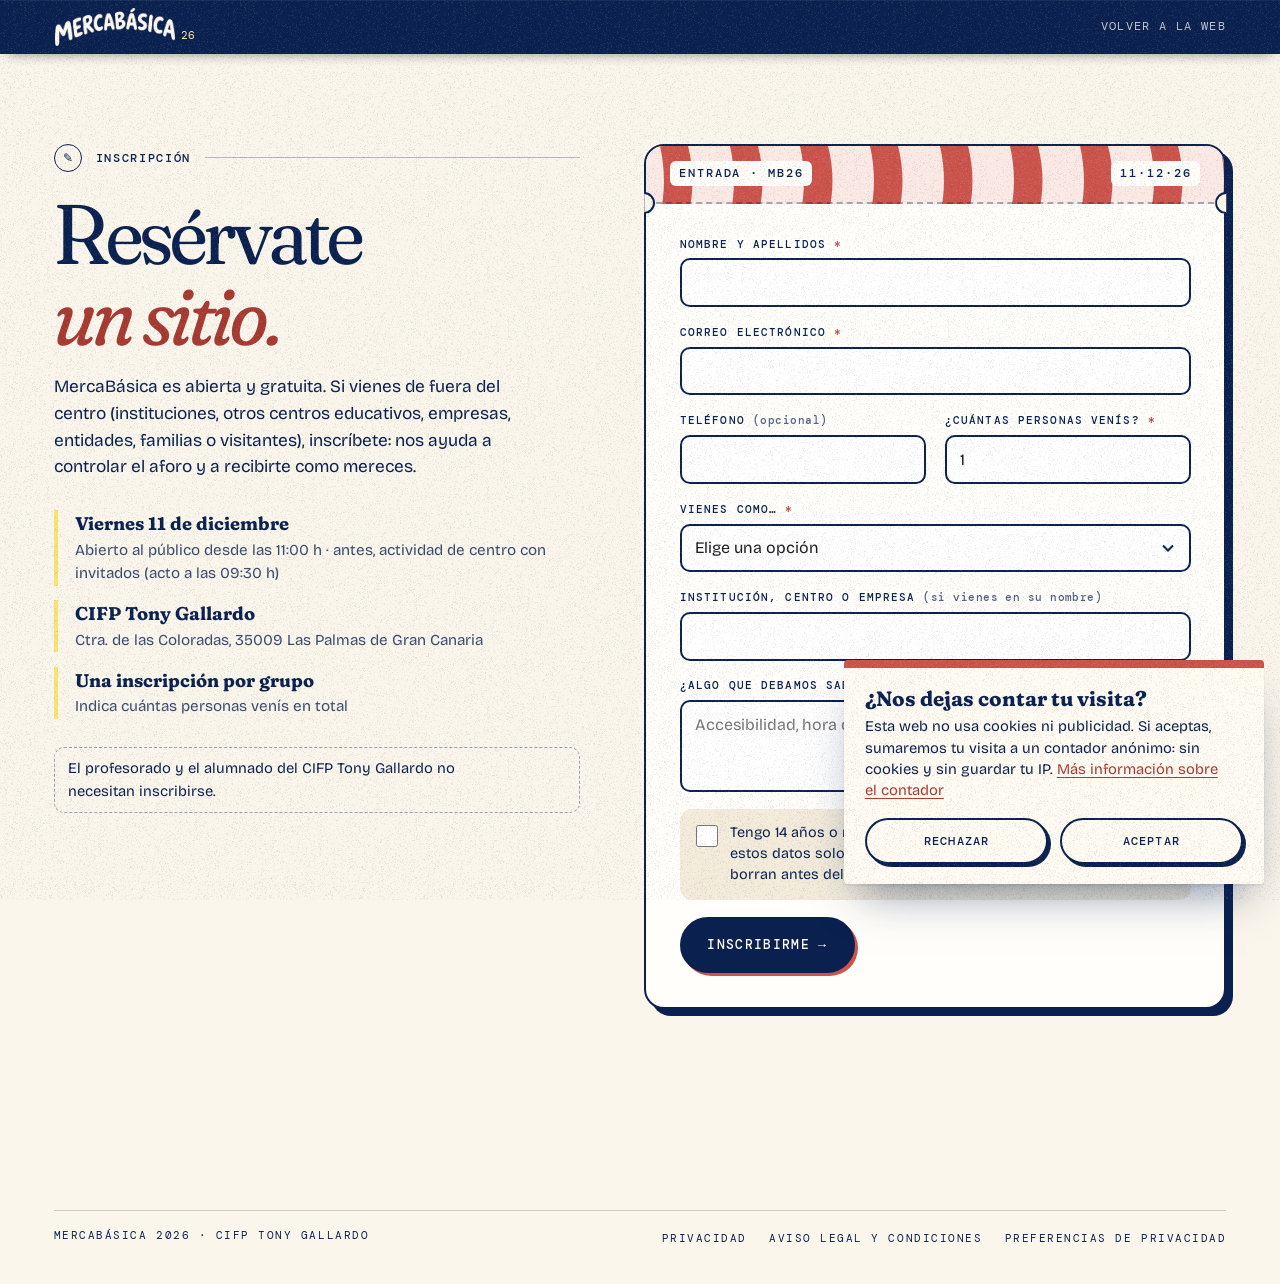
==== commit ec7cd152: "Apertura al público a las 11:00 en toda la web De 09:00 a 11:00 es actividad de centro con invitados" ====
--- a/mercabasica/inscripcion.html
+++ b/mercabasica/inscripcion.html
@@ -4,7 +4,7 @@
   <meta charset="utf-8">
   <meta name="viewport" content="width=device-width, initial-scale=1, viewport-fit=cover">
   <title>Inscripción · MercaBásica 2026 · 11 de diciembre</title>
-  <meta name="description" content="Inscríbete en MercaBásica 2026, el mercado navideño del CIFP Tony Gallardo: viernes 11 de diciembre desde las 09:00 h. Instituciones, centros, empresas, familias y visitantes.">
+  <meta name="description" content="Inscríbete en MercaBásica 2026, el mercado navideño del CIFP Tony Gallardo: viernes 11 de diciembre, abierto al público desde las 11:00 h. Instituciones, centros, empresas, familias y visitantes.">
   <meta name="theme-color" content="#0A2150">
   <meta name="robots" content="index, follow">
   <link rel="canonical" href="https://myappsserver.duckdns.org/mercabasica/inscripcion.html">
@@ -12,7 +12,7 @@
   <meta property="og:site_name" content="MercaBásica 2026">
   <meta property="og:locale" content="es_ES">
   <meta property="og:title" content="Inscríbete en MercaBásica 2026">
-  <meta property="og:description" content="Viernes 11 de diciembre desde las 09:00 h en el CIFP Tony Gallardo. Reserva tu sitio en un minuto.">
+  <meta property="og:description" content="Viernes 11 de diciembre, abierto al público desde las 11:00 h en el CIFP Tony Gallardo. Reserva tu sitio en un minuto.">
   <meta property="og:url" content="https://myappsserver.duckdns.org/mercabasica/inscripcion.html">
   <meta property="og:image" content="https://myappsserver.duckdns.org/mercabasica/assets/img/og-image.jpg">
   <meta name="twitter:card" content="summary_large_image">
@@ -20,9 +20,9 @@
   <link rel="icon" href="assets/icons/favicon-32.png" type="image/png" sizes="32x32">
   <link rel="apple-touch-icon" href="assets/icons/apple-touch-icon.png">
   <link rel="manifest" href="site.webmanifest">
-  <link rel="stylesheet" href="assets/css/fonts.css?v=20261110a">
-  <link rel="stylesheet" href="assets/css/styles.css?v=20261110a">
-  <script src="assets/js/main.js?v=20261110a" defer></script>
+  <link rel="stylesheet" href="assets/css/fonts.css?v=20261111b">
+  <link rel="stylesheet" href="assets/css/styles.css?v=20261111b">
+  <script src="assets/js/main.js?v=20261111b" defer></script>
 </head>
 <body>
   <a class="skip" href="#contenido">Saltar al contenido</a>
@@ -40,7 +40,7 @@
         <h1 class="insc__title">Resérvate <em>un sitio.</em></h1>
         <p class="insc__lead">MercaBásica es abierta y gratuita. Si vienes de fuera del centro (instituciones, otros centros educativos, empresas, entidades, familias o visitantes), inscríbete: nos ayuda a controlar el aforo y a recibirte como mereces.</p>
         <ul class="insc__facts">
-          <li><b>Viernes 11 de diciembre</b><span>Desde las 09:00 h · acto de apertura a las 09:30 h</span></li>
+          <li><b>Viernes 11 de diciembre</b><span>Abierto al público desde las 11:00 h · antes, actividad de centro con invitados (acto a las 09:30 h)</span></li>
           <li><b>CIFP Tony Gallardo</b><span>Ctra. de las Coloradas, 35009 Las Palmas de Gran Canaria</span></li>
           <li><b>Una inscripción por grupo</b><span>Indica cuántas personas venís en total</span></li>
         </ul>
@@ -116,7 +116,7 @@
           <dl class="insc__pass">
             <div><dt>Código</dt><dd data-insc-code>MB26-0000</dd></div>
             <div><dt>Personas</dt><dd data-insc-people>1</dd></div>
-            <div><dt>Cuándo</dt><dd>Vie 11·12 · 09:00 h</dd></div>
+            <div><dt>Cuándo</dt><dd>Vie 11·12 · 11:00 h</dd></div>
           </dl>
           <p class="insc__keep">Guarda este código (una captura de pantalla vale): te lo podemos pedir en la entrada.</p>
           <div class="insc__after">
--- a/mercabasica/assets/css/styles.css
+++ b/mercabasica/assets/css/styles.css
@@ -1014,3 +1014,212 @@
   .insc__send { justify-self: stretch; justify-content: center; }
   .insc__ticket { box-shadow: 4px 4px 0 var(--navy); }
 }
+
+/* ==========================================================================
+   Pedidos (hoja de encargo con catálogo en vivo)
+   ========================================================================== */
+.ped { padding: calc(var(--beam) + clamp(40px, 6vw, 80px)) 0 clamp(70px, 9vw, 120px); }
+.ped__head { display: grid; grid-template-columns: minmax(0, 1fr) minmax(0, .9fr); gap: clamp(1rem, 4vw, 4rem); align-items: end; margin-bottom: clamp(1.8rem, 4vw, 3rem); }
+.ped__title { margin: 1.3rem 0 0; font-family: var(--f-serif); font-weight: 400; font-size: var(--step-4); line-height: .95; letter-spacing: -.035em; font-variation-settings: "SOFT" 60; }
+.ped__title em { color: var(--tomato-d); font-variation-settings: "SOFT" 100, "WONK" 1; }
+.ped__lead { margin: 0; max-width: 46ch; font-size: 1.06rem; }
+.ped__grid { display: grid; grid-template-columns: minmax(0, 1fr) minmax(360px, 460px); gap: clamp(1.4rem, 3vw, 2.6rem); align-items: start; }
+.ped__h { display: flex; align-items: center; gap: .6rem; margin: 0 0 .9rem; padding: 0; font-family: var(--f-mono); font-size: .76rem; font-weight: 500; letter-spacing: .14em; text-transform: uppercase; }
+.ped__n { display: inline-grid; place-items: center; flex: none; width: 1.9rem; height: 1.9rem; border-radius: 50%; background: var(--tomato-d); color: #FFFBF3; font-size: .8rem; letter-spacing: 0; }
+.ped__amp { opacity: .6; text-transform: none; }
+.ped__cat-head { display: flex; flex-wrap: wrap; justify-content: space-between; align-items: center; gap: .6rem 1rem; }
+.ped__live { display: flex; align-items: center; gap: .5rem; margin: 0 0 .9rem; font-family: var(--f-mono); font-size: .68rem; letter-spacing: .06em; }
+.ped__live i { width: 9px; height: 9px; border-radius: 50%; background: var(--holly); box-shadow: 0 0 0 0 rgba(47, 106, 79, .5); animation: livepulse 2s infinite; }
+.ped__live.is-err i { background: var(--tomato-d); animation: none; }
+@keyframes livepulse { 70% { box-shadow: 0 0 0 9px rgba(47, 106, 79, 0); } 100% { box-shadow: 0 0 0 0 rgba(47, 106, 79, 0); } }
+.ped__filters { display: flex; flex-wrap: wrap; gap: .5rem; margin-bottom: 1rem; }
+.ped__filters[hidden] { display: none; }
+.chip { padding: .45rem .9rem; border: 2px solid var(--navy); border-radius: 999px; background: var(--cream); color: var(--navy); font-family: var(--f-mono); font-size: .7rem; letter-spacing: .06em; text-transform: uppercase; cursor: pointer; }
+.chip[aria-pressed="true"] { background: var(--navy); color: var(--cream); }
+.ped__notice { margin: 0 0 1rem; padding: .8rem 1rem; border: 2px solid var(--mustard); border-radius: 12px; background: #FDF3D8; font-weight: 600; }
+.ped__notice[hidden] { display: none; }
+.ped__products { display: grid; grid-template-columns: repeat(auto-fill, minmax(220px, 1fr)); gap: 1rem; margin: 0; padding: 0; list-style: none; }
+.ped__nothing { grid-column: 1 / -1; padding: 2rem; border: 2px dashed rgba(10, 33, 80, .3); border-radius: 16px; text-align: center; }
+.pcard { display: flex; flex-direction: column; overflow: hidden; border: 2px solid var(--navy); border-radius: 16px; background: #FFFEFA; box-shadow: 4px 4px 0 var(--navy); }
+.pcard--ghost { min-height: 340px; background: linear-gradient(100deg, #F4ECDB 30%, #FBF6EC 50%, #F4ECDB 70%) 0 0 / 300% 100%; animation: ghost 1.4s linear infinite; box-shadow: none; border-color: #E6DCC8; }
+@keyframes ghost { to { background-position: -150% 0; } }
+.pcard.is-out { opacity: .6; }
+.pcard__img { position: relative; aspect-ratio: 1 / 1; background: var(--paper-2); border-bottom: 2px solid var(--navy); }
+.pcard__img img { width: 100%; height: 100%; object-fit: cover; }
+.pcard__ph { display: grid; place-items: center; height: 100%; font-family: var(--f-serif); font-size: 3rem; font-weight: 800; color: rgba(10, 33, 80, .18); }
+.pcard__zone { position: absolute; left: .6rem; top: .6rem; padding: .2rem .55rem; border-radius: 999px; background: rgba(255, 254, 250, .94); font-family: var(--f-mono); font-size: .62rem; letter-spacing: .08em; text-transform: uppercase; }
+.pcard__body { display: flex; flex-direction: column; gap: .45rem; flex: 1; padding: .9rem 1rem 1rem; }
+.pcard__code { margin: 0; font-family: var(--f-mono); font-size: .66rem; letter-spacing: .12em; color: #A63A31; }
+.pcard__desc { margin: 0; font-family: var(--f-sans); font-size: .98rem; font-weight: 600; line-height: 1.3; }
+.pcard__meta { display: flex; justify-content: space-between; align-items: center; gap: .5rem; margin: auto 0 0; padding-top: .4rem; }
+.pcard__price { font-family: var(--f-serif); font-size: 1.5rem; font-variation-settings: "SOFT" 100; }
+.pcard__stock { padding: .2rem .55rem; border-radius: 999px; font-family: var(--f-mono); font-size: .64rem; letter-spacing: .05em; white-space: nowrap; }
+.pcard__stock--ok { background: #DDEFE0; color: #1F4D37; }
+.pcard__stock--low { background: #FDE6B0; color: #6B4A00; }
+.pcard__stock--out { background: #F6D9D5; color: #8A2C24; }
+.pcard__stock--free { background: #E3EAF6; color: var(--navy); }
+.pcard__act { display: flex; flex-wrap: wrap; align-items: center; gap: .4rem .7rem; }
+.pcard__add { padding: .65rem 1.1rem; }
+.pcard__add:disabled { opacity: .45; cursor: not-allowed; box-shadow: none; translate: none; }
+.pcard__in { font-family: var(--f-mono); font-size: .66rem; color: var(--holly); font-weight: 500; }
+
+.ped__sheet { position: sticky; top: calc(var(--beam) + 16px); }
+.sheet { padding: 1.4rem clamp(1.1rem, 2.5vw, 1.6rem) 1.5rem; border: 2px solid var(--navy); border-radius: 18px; background: #FFFEFA; box-shadow: 6px 6px 0 var(--navy); }
+.sheet__top { display: grid; grid-template-columns: auto 1fr auto; gap: .9rem; align-items: center; padding-bottom: 1rem; margin-bottom: 1.1rem; border-bottom: 4px double var(--navy); }
+.sheet__brand { width: 54px; height: 54px; border-radius: 50%; background: #FFFBF3 url("../img/logo-cifp.webp") center / 88% no-repeat; border: 2px solid var(--navy); }
+.sheet__k { margin: 0; font-family: var(--f-mono); font-size: .66rem; letter-spacing: .16em; text-transform: uppercase; color: #A63A31; }
+.sheet__t { margin: .1rem 0 0; font-family: var(--f-serif); font-size: 1.2rem; line-height: 1.1; font-variation-settings: "SOFT" 100; }
+.sheet__date { margin: 0; font-family: var(--f-mono); font-size: .64rem; text-align: right; letter-spacing: .06em; text-transform: uppercase; }
+.sheet__sec { margin: 0 0 1.1rem; padding: 0 0 1.1rem; border: 0; border-bottom: 1.5px dashed rgba(10, 33, 80, .3); min-width: 0; display: grid; gap: .8rem; }
+.sheet__sec > .ped__h { margin-bottom: 0; }
+.sheet__two { display: grid; grid-template-columns: 1fr 1fr; gap: .8rem; }
+.sheet__empty { margin: 0; padding: .9rem; border-radius: 12px; background: var(--paper-2); font-size: .92rem; text-align: center; }
+.sheet__empty[hidden] { display: none; }
+.lines { display: grid; gap: .7rem; margin: 0; padding: 0; list-style: none; }
+.lines:empty { display: none; }
+.line { display: grid; grid-template-columns: 1fr auto auto; grid-template-areas: "main main del" "qty price price" "perso perso perso"; gap: .5rem .7rem; align-items: center; padding: .75rem .8rem; border: 1.5px solid #E6DCC8; border-radius: 12px; background: #fff; }
+.line__main { grid-area: main; display: grid; gap: .1rem; }
+.line__code { font-family: var(--f-mono); font-size: .62rem; letter-spacing: .12em; color: #A63A31; }
+.line__desc { font-size: .92rem; font-weight: 600; line-height: 1.25; }
+.line__del { grid-area: del; align-self: start; width: 30px; height: 30px; padding: 0; border: 0; border-radius: 50%; background: var(--paper-2); color: var(--navy); font-size: 1.1rem; line-height: 1; cursor: pointer; }
+.line__qty { grid-area: qty; display: inline-flex; align-items: center; border: 2px solid var(--navy); border-radius: 999px; overflow: hidden; justify-self: start; }
+.line__qty button { width: 34px; height: 34px; padding: 0; border: 0; background: var(--cream); color: var(--navy); font-size: 1.15rem; cursor: pointer; }
+.line__qty button:disabled { opacity: .3; cursor: not-allowed; }
+.line__qty input { width: 3.2rem; height: 34px; border: 0; border-inline: 1.5px solid var(--navy); text-align: center; font: 600 1rem var(--f-mono); color: var(--ink); -moz-appearance: textfield; }
+.line__qty input::-webkit-inner-spin-button { -webkit-appearance: none; }
+.line__price { grid-area: price; display: grid; justify-items: end; margin: 0; line-height: 1.2; }
+.line__price span { font-size: .78rem; opacity: .75; }
+.line__price b { font-family: var(--f-serif); font-size: 1.15rem; }
+.line__perso { grid-area: perso; width: 100%; padding: .5rem .7rem; border: 1.5px dashed rgba(10, 33, 80, .45); border-radius: 8px; background: var(--paper); color: var(--ink); font: inherit; font-size: .88rem; }
+.sheet__total { display: flex; justify-content: space-between; align-items: baseline; margin: 0; padding-top: .4rem; font-family: var(--f-mono); font-size: .76rem; letter-spacing: .1em; text-transform: uppercase; }
+.sheet__total b { font-family: var(--f-serif); font-size: 1.8rem; letter-spacing: -.01em; text-transform: none; }
+.sheet__row { grid-template-columns: 1fr auto; align-items: start; }
+.sheet__row > div > .ped__h { margin-bottom: 0; }
+.sheet__fixed { margin: .6rem 0 0; font-size: .92rem; }
+.sheet__stamps { display: grid; gap: .3rem; justify-items: end; }
+.sheet__stamps span { padding: .15rem .5rem; border: 1.5px solid rgba(10, 33, 80, .3); border-radius: 6px; font-family: var(--f-mono); font-size: .6rem; letter-spacing: .08em; text-transform: uppercase; color: rgba(10, 33, 80, .6); }
+.sheet__stamps .is-on { border: 2px solid var(--mustard); color: #6B4A00; background: #FDF3D8; rotate: -4deg; }
+.sheet .fld textarea { min-height: 4.2rem; }
+.sheet__send { width: 100%; justify-content: center; padding: 1rem; font-size: .82rem; margin-top: .3rem; }
+.sheet__send.is-busy { opacity: .6; cursor: progress; }
+.sheet__note { margin: 1rem 0 0; font-size: .82rem; line-height: 1.45; }
+.sheet .insc__msg { margin: 0 0 .6rem; }
+.sheet--done { text-align: center; outline: none; animation: rflip .6s var(--ease-out); }
+.sheet--done[hidden], .sheet[hidden] { display: none; }
+.sheet__summary { margin: 0 0 1.2rem; padding: 0; list-style: none; text-align: left; }
+.sheet__summary li { display: flex; justify-content: space-between; gap: 1rem; padding: .45rem 0; border-bottom: 1px dashed rgba(10, 33, 80, .2); font-size: .94rem; }
+.sheet__summary small { display: block; opacity: .75; }
+.ped__bar { position: fixed; left: 12px; right: 12px; bottom: 12px; z-index: 60; display: none; justify-content: space-between; align-items: center; gap: .8rem; padding: .85rem 1.1rem; border-radius: 999px; background: var(--navy); color: var(--cream); text-decoration: none; font-family: var(--f-mono); font-size: .74rem; letter-spacing: .06em; box-shadow: 0 10px 30px rgba(10, 33, 80, .35); }
+.ped__bar b { font-family: var(--f-serif); font-size: 1.05rem; letter-spacing: 0; }
+
+@media (max-width: 1000px) {
+  .ped__head, .ped__grid { grid-template-columns: 1fr; }
+  .ped__sheet { position: static; }
+  .ped__bar:not([hidden]) { display: flex; }
+}
+@media (max-width: 560px) {
+  .ped__products { grid-template-columns: 1fr 1fr; gap: .7rem; }
+  .pcard { box-shadow: 3px 3px 0 var(--navy); border-radius: 14px; }
+  .pcard__body { padding: .7rem .75rem .8rem; }
+  .pcard__desc { font-size: .86rem; }
+  .pcard__price { font-size: 1.2rem; }
+  .pcard__meta { flex-direction: column; align-items: flex-start; }
+  .pcard__add { width: 100%; justify-content: center; padding: .6rem .5rem; }
+  .sheet__two { grid-template-columns: 1fr; }
+  .sheet__top { grid-template-columns: auto 1fr; }
+  .sheet__date { display: none; }
+  .sheet__row { grid-template-columns: 1fr; }
+  .sheet__stamps { grid-auto-flow: column; justify-content: start; }
+}
+@media (prefers-reduced-motion: reduce) { .ped__live i, .pcard--ghost { animation: none; } }
+.ped__bar > * { white-space: nowrap; }
+@media (max-width: 440px) { .ped__bar { font-size: .68rem; padding: .8rem 1rem; } .ped__bar > span:last-child { display: none; } }
+
+/* Sello de correos de la portada: «Pedidos abiertos» */
+.hero__foot { flex-wrap: wrap; }
+.stampy {
+  position: relative; flex: none; display: block; width: 152px; margin: 0 .4rem 0 .2rem;
+  color: var(--navy); text-decoration: none; rotate: -5deg;
+  filter: drop-shadow(0 14px 14px rgba(10, 33, 80, .22));
+  transition: rotate .35s var(--ease-out), scale .35s var(--ease-out);
+  animation: stampin .7s 2.7s cubic-bezier(.2, 1.5, .4, 1) both;
+}
+.stampy:hover, .stampy:focus-visible { rotate: -1deg; scale: 1.05; }
+.stampy:focus-visible { outline: 2px dashed var(--navy); outline-offset: 10px; }
+@keyframes stampin { from { opacity: 0; transform: scale(1.7) rotate(-12deg); } 70% { opacity: 1; transform: scale(.94); } to { opacity: 1; transform: none; } }
+.stampy__paper {
+  display: block; padding: 9px; background: #FFFBF3;
+  -webkit-mask: linear-gradient(#000 0 0) center / calc(100% - 12px) calc(100% - 12px) no-repeat, radial-gradient(circle 4.6px, transparent 96%, #000) -6px -6px / 12px 12px;
+  mask: linear-gradient(#000 0 0) center / calc(100% - 12px) calc(100% - 12px) no-repeat, radial-gradient(circle 4.6px, transparent 96%, #000) -6px -6px / 12px 12px;
+}
+.stampy__frame {
+  display: flex; flex-direction: column; align-items: center; gap: .15rem; padding: .7rem .5rem .6rem;
+  border: 1.5px solid rgba(255, 251, 243, .6); outline: 3px solid var(--tomato-d);
+  background: var(--tomato-d) var(--stripes-tomato) 0 0 / 90px 180px; background-color: #B4443C;
+  color: #FFFBF3; text-align: center;
+}
+.stampy__top { font-family: var(--f-mono); font-size: .56rem; letter-spacing: .16em; text-transform: uppercase; }
+.stampy__art { width: 78px; height: auto; margin: .2rem 0 .1rem; }
+.stampy__big { font-family: var(--f-serif); font-weight: 800; font-size: 1.55rem; line-height: .92; letter-spacing: -.02em; font-variation-settings: "SOFT" 100, "WONK" 1; }
+.stampy__val { display: grid; gap: .05rem; margin-top: .35rem; padding-top: .35rem; border-top: 1px dashed rgba(255, 251, 243, .55); width: 100%; }
+.stampy__val b { font-family: var(--f-mono); font-size: .66rem; font-weight: 500; letter-spacing: .2em; }
+.stampy__val span { font-family: var(--f-hand); font-size: .98rem; line-height: 1; color: var(--butter); }
+.stampy__mark {
+  position: absolute; right: -52px; top: -50px; width: 104px; height: 104px; overflow: visible; pointer-events: none;
+  color: rgba(10, 33, 80, .78); rotate: 14deg; mix-blend-mode: multiply;
+  animation: fade .3s 3.25s both;
+}
+.stampy__mark text { font-family: var(--f-mono); }
+.stampy__note { position: absolute; left: 50%; bottom: -2.3rem; translate: -50% 0; width: max-content; font-size: 1.35rem; rotate: 4deg; animation: fade .5s 3.5s both; }
+@media (max-width: 1180px) and (min-width: 901px) {
+  .stampy { width: 136px; }
+  .stampy__big { font-size: 1.35rem; }
+}
+@media (max-width: 560px) {
+  .hero__copy { flex-basis: 100%; }
+  .hero__foot { align-items: flex-start; gap: 1.6rem 2.2rem; padding-bottom: 1.6rem; }
+  .stampy { width: 140px; }
+  .stampy__mark { width: 88px; height: 88px; right: -30px; top: -26px; }
+}
+@media (prefers-reduced-motion: reduce) { .stampy, .stampy__mark, .stampy__note { animation: none; } }
+@media (min-width: 901px) {
+  .hero__foot { flex-wrap: nowrap; gap: clamp(1.2rem, 3vw, 3.2rem); }
+  .hero__copy { flex: 1 1 auto; min-width: 0; }
+}
+@media (min-width: 901px) and (max-width: 1100px) {
+  .stampy { width: 124px; }
+  .stampy__big { font-size: 1.2rem; }
+  .stampy__art { width: 64px; }
+  .stampy__mark { width: 86px; height: 86px; right: -28px; top: -28px; }
+}
+
+/* Tique del encargo (mismo papel que «El tique del día») */
+.ped__printer { max-width: 400px; margin: 1.6rem auto 0; text-align: left; }
+.ped__printer .printer__slot { left: -14px; right: -14px; }
+.ped__printer .receipt { font-size: .8rem; padding: 2rem 1.4rem 2.4rem; }
+.r-cols--buy, .r-item--buy { display: grid; grid-template-columns: 2.6em minmax(0, 1fr) auto; gap: .6em; }
+.r-item--buy > b { font-weight: 500; white-space: nowrap; }
+.r-item--buy small { margin-top: .1rem; }
+.r-cols--buy span:last-child { text-align: right; }
+.r-ell { min-width: 0; overflow: hidden; text-overflow: ellipsis; white-space: nowrap; }
+.ped__dl { display: flex; flex-wrap: wrap; justify-content: center; gap: .8rem; margin: 1.4rem 0 1.2rem; }
+
+@media print {
+  body.print-ticket > :not(main), body.print-ticket::after,
+  body.print-ticket .ped__head, body.print-ticket .ped__cat, body.print-ticket .ped__bar, body.print-ticket noscript,
+  body.print-ticket [data-ped-form], body.print-ticket [data-ped-done] > :not(.ped__printer), body.print-ticket .printer__slot { display: none !important; }
+  body.print-ticket { background: #fff; }
+  body.print-ticket .ped { padding: 0; }
+  body.print-ticket .ped__grid { display: block; }
+  body.print-ticket .ped__sheet { position: static; }
+  body.print-ticket .sheet--done { padding: 0; border: 0; box-shadow: none; animation: none; }
+  body.print-ticket .ped__printer { margin: 0 auto; max-width: 92mm; }
+  body.print-ticket .printer__paper { filter: none; padding: 0; overflow: visible; }
+  body.print-ticket .receipt { transform: none !important; transition: none; border: 1px solid #ddd; -webkit-mask: none; mask: none; -webkit-print-color-adjust: exact; print-color-adjust: exact; }
+  body.print-ticket .r-word { -webkit-print-color-adjust: exact; print-color-adjust: exact; }
+  @page { margin: 12mm; }
+}
+/* Separador de partes en el tique de «Eventos del día» */
+.r-part { display: flex; align-items: center; gap: .7em; margin: .7em 0 .25em; font-weight: 500; letter-spacing: .22em; text-transform: uppercase; font-size: .86em; }
+.r-part::before, .r-part::after { content: ""; flex: 1; border-top: 1.5px dashed var(--ink); opacity: .45; }
+.r-list > .r-part:first-child { margin-top: .1em; }
